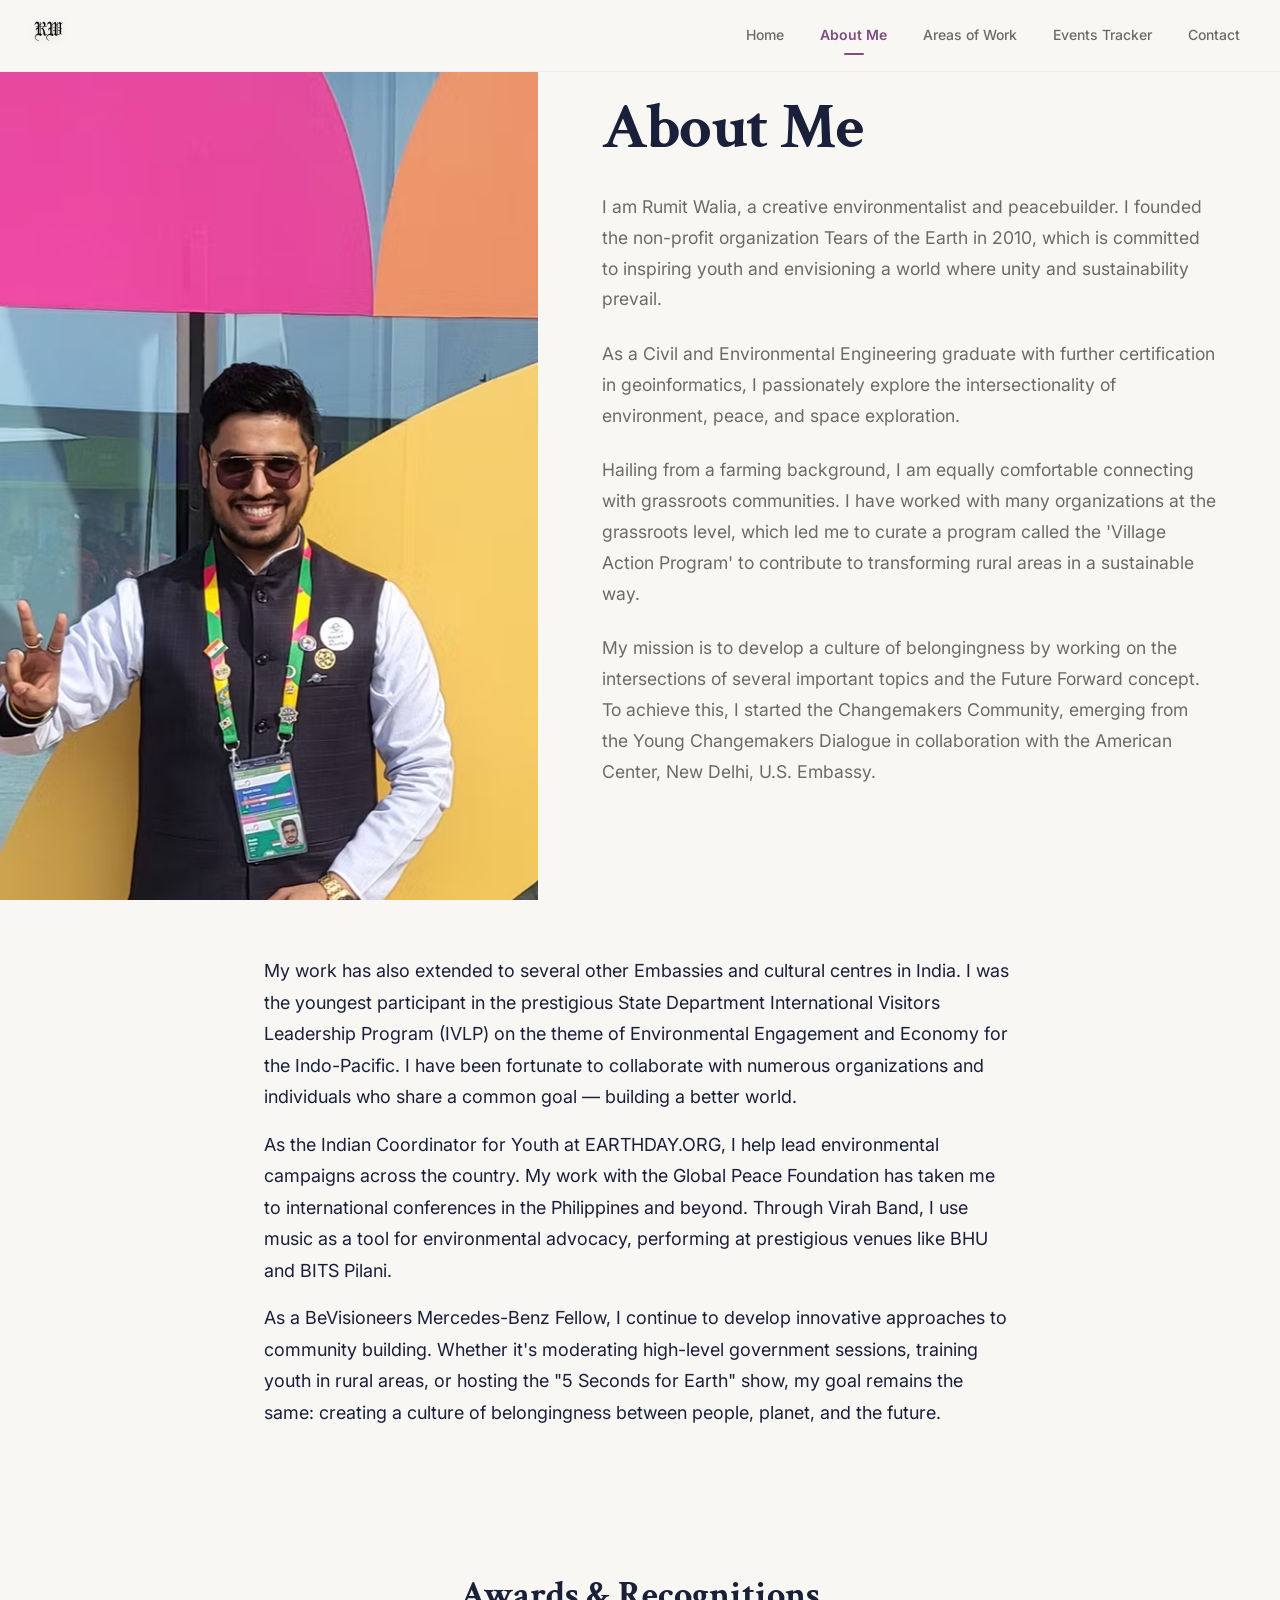
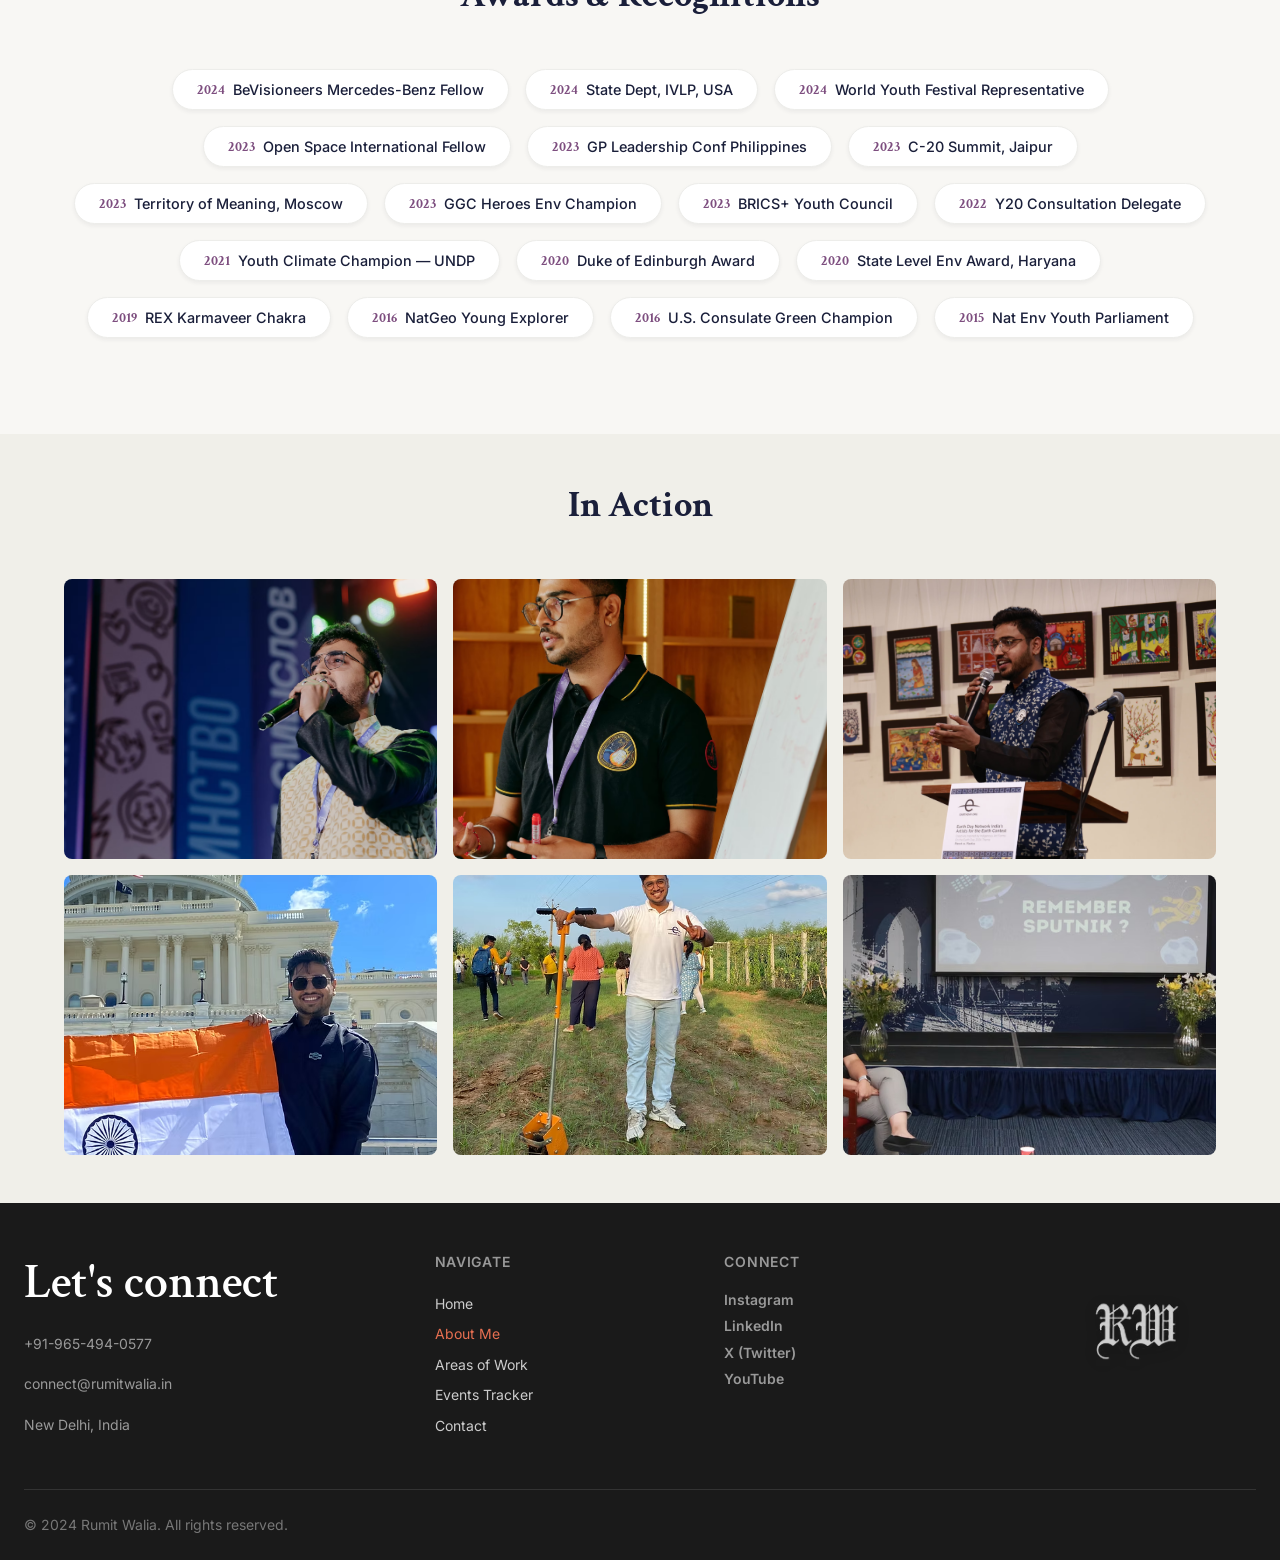
==== about.html @ f9e566d5 "first commit" ====
<!DOCTYPE html>
<html lang="en">
<head>
  <meta charset="UTF-8">
  <meta name="viewport" content="width=device-width, initial-scale=1.0">
  <title>About Me — Rumit Walia</title>
  <meta name="description" content="Learn about Rumit Walia — Founder of Tears of the Earth, Civil Engineer, and Peacebuilder.">
  
  <!-- Open Graph -->
  <meta property="og:title" content="About Rumit Walia — Creative Environmentalist">
  <meta property="og:description" content="Civil Engineer, Creative Environmentalist, and Peacebuilder dedicated to sustainable change.">
  <meta property="og:image" content="https://www.rumitwalia.in/assets/images/pomelli_bdna_image_0415 (17).png">
  
  <link rel="icon" href="assets/images/logo.png" type="image/png">
  <link rel="apple-touch-icon" href="assets/images/logo.png">
  <link rel="preconnect" href="https://fonts.googleapis.com">
  <link rel="preconnect" href="https://fonts.gstatic.com" crossorigin>
  <link rel="stylesheet" href="css/variables.css">
  <link rel="stylesheet" href="css/reset.css">
  <link rel="stylesheet" href="css/typography.css">
  <link rel="stylesheet" href="css/layout.css">
  <link rel="stylesheet" href="css/components.css">
  <link rel="stylesheet" href="css/animations.css">
  <link rel="stylesheet" href="css/pages.css">
</head>
<body>
  <header class="header">
    <div class="header__inner">
      <a href="index.html" class="header__logo" aria-label="Rumit Walia Home">
        <img src="assets/images/logo.png" alt="RW Logo">
      </a>
      <nav class="nav">
        <a href="index.html" class="nav__link">Home</a>
        <a href="about.html" class="nav__link active">About Me</a>
        <a href="areas-of-work.html" class="nav__link">Areas of Work</a>
        <!-- <a href="mentions.html" class="nav__link">Mentions</a> -->
        <a href="events-tracker.html" class="nav__link">Events Tracker</a>
        <a href="contact.html" class="nav__link">Contact</a>
      </nav>
      <button class="nav-toggle" aria-label="Toggle menu"><span></span><span></span><span></span></button>
    </div>
  </header>
  <div class="nav-backdrop"></div>
  <nav class="nav-mobile">
    <a href="index.html" class="nav__link">Home</a>
    <a href="about.html" class="nav__link active">About Me</a>
    <a href="areas-of-work.html" class="nav__link">Areas of Work</a>
    <!-- <a href="mentions.html" class="nav__link">Mentions</a> -->
    <a href="events-tracker.html" class="nav__link">Events Tracker</a>
    <a href="contact.html" class="nav__link">Contact</a>
  </nav>

  <main>
    <!-- ABOUT — Image + Text Split (like original) -->
    <section>
      <div class="about-page-split">
        <div class="about-page-split__image-wrapper">
          <img src="assets/images/pomelli_bdna_image_0415 (17).png" alt="Rumit Walia at a conference" class="about-page-split__image">
        </div>
        <div class="about-page-split__content">
          <h1 class="reveal">About Me</h1>
          <div class="reveal">
            <p>I am Rumit Walia, a creative environmentalist and peacebuilder. I founded the non-profit organization Tears of the Earth in 2010, which is committed to inspiring youth and envisioning a world where unity and sustainability prevail.</p>
            <p>As a Civil and Environmental Engineering graduate with further certification in geoinformatics, I passionately explore the intersectionality of environment, peace, and space exploration.</p>
            <p>Hailing from a farming background, I am equally comfortable connecting with grassroots communities. I have worked with many organizations at the grassroots level, which led me to curate a program called the 'Village Action Program' to contribute to transforming rural areas in a sustainable way.</p>
            <p>My mission is to develop a culture of belongingness by working on the intersections of several important topics and the Future Forward concept. To achieve this, I started the Changemakers Community, emerging from the Young Changemakers Dialogue in collaboration with the American Center, New Delhi, U.S. Embassy.</p>
          </div>
        </div>
      </div>
    </section>

    <!-- EXTENDED BIO -->
    <section class="section">
      <div class="container container--narrow">
        <div class="prose reveal">
          <p>My work has also extended to several other Embassies and cultural centres in India. I was the youngest participant in the prestigious State Department International Visitors Leadership Program (IVLP) on the theme of Environmental Engagement and Economy for the Indo-Pacific. I have been fortunate to collaborate with numerous organizations and individuals who share a common goal — building a better world.</p>
          <p>As the Indian Coordinator for Youth at EARTHDAY.ORG, I help lead environmental campaigns across the country. My work with the Global Peace Foundation has taken me to international conferences in the Philippines and beyond. Through Virah Band, I use music as a tool for environmental advocacy, performing at prestigious venues like BHU and BITS Pilani.</p>
          <p>As a BeVisioneers Mercedes-Benz Fellow, I continue to develop innovative approaches to community building. Whether it's moderating high-level government sessions, training youth in rural areas, or hosting the "5 Seconds for Earth" show, my goal remains the same: creating a culture of belongingness between people, planet, and the future.</p>
        </div>
      </div>
    </section>

    <!-- AWARDS & RECOGNITIONS -->
    <section class="section about-awards">
      <div class="container">
        <div class="section__header">
          <h2 class="section__title reveal" style="margin-bottom: var(--spacing-2xl);">Awards & Recognitions</h2>
        </div>
        <div class="awards-horizontal reveal">
          <div class="award-pointer">
            <span class="award-pointer__year">2024</span>
            <span class="award-pointer__title">BeVisioneers Mercedes-Benz Fellow</span>
          </div>
          <div class="award-pointer">
            <span class="award-pointer__year">2024</span>
            <span class="award-pointer__title">State Dept, IVLP, USA</span>
          </div>
          <div class="award-pointer">
            <span class="award-pointer__year">2024</span>
            <span class="award-pointer__title">World Youth Festival Representative</span>
          </div>
          <div class="award-pointer">
            <span class="award-pointer__year">2023</span>
            <span class="award-pointer__title">Open Space International Fellow</span>
          </div>
          <div class="award-pointer">
            <span class="award-pointer__year">2023</span>
            <span class="award-pointer__title">GP Leadership Conf Philippines</span>
          </div>
          <div class="award-pointer">
            <span class="award-pointer__year">2023</span>
            <span class="award-pointer__title">C-20 Summit, Jaipur</span>
          </div>
          <div class="award-pointer">
            <span class="award-pointer__year">2023</span>
            <span class="award-pointer__title">Territory of Meaning, Moscow</span>
          </div>
          <div class="award-pointer">
            <span class="award-pointer__year">2023</span>
            <span class="award-pointer__title">GGC Heroes Env Champion</span>
          </div>
          <div class="award-pointer">
            <span class="award-pointer__year">2023</span>
            <span class="award-pointer__title">BRICS+ Youth Council</span>
          </div>
          <div class="award-pointer">
            <span class="award-pointer__year">2022</span>
            <span class="award-pointer__title">Y20 Consultation Delegate</span>
          </div>
          <div class="award-pointer">
            <span class="award-pointer__year">2021</span>
            <span class="award-pointer__title">Youth Climate Champion — UNDP</span>
          </div>
          <div class="award-pointer">
            <span class="award-pointer__year">2020</span>
            <span class="award-pointer__title">Duke of Edinburgh Award</span>
          </div>
          <div class="award-pointer">
            <span class="award-pointer__year">2020</span>
            <span class="award-pointer__title">State Level Env Award, Haryana</span>
          </div>
          <div class="award-pointer">
            <span class="award-pointer__year">2019</span>
            <span class="award-pointer__title">REX Karmaveer Chakra</span>
          </div>
          <div class="award-pointer">
            <span class="award-pointer__year">2016</span>
            <span class="award-pointer__title">NatGeo Young Explorer</span>
          </div>
          <div class="award-pointer">
            <span class="award-pointer__year">2016</span>
            <span class="award-pointer__title">U.S. Consulate Green Champion</span>
          </div>
          <div class="award-pointer">
            <span class="award-pointer__year">2015</span>
            <span class="award-pointer__title">Nat Env Youth Parliament</span>
          </div>
        </div>
      </div>
    </section>

    <!-- PHOTO GALLERY -->
    <section class="section" style="background: var(--color-bg-alt);">
      <div class="container">
        <div class="section__header">
          <h2 class="section__title reveal">In Action</h2>
        </div>
        <div class="about-gallery__grid reveal">
          <div class="about-gallery__item">
            <img src="assets/images/pomelli_bdna_image_0415 (3).png" alt="Rumit performing at Territory of Meaning, Moscow">
          </div>
          <div class="about-gallery__item">
            <img src="assets/images/pomelli_bdna_image_0415 (6).png" alt="Rumit teaching at a whiteboard — space exploration workshop">
          </div>
          <div class="about-gallery__item">
            <img src="assets/images/pomelli_bdna_image_0415 (10).png" alt="Rumit at Earth Day event">
          </div>
          <div class="about-gallery__item">
            <img src="assets/images/pomelli_bdna_image_0415 (18).png" alt="Rumit holding Indian flag at US Capitol">
          </div>
          <div class="about-gallery__item">
            <img src="assets/images/pomelli_bdna_image_0415 (16).png" alt="Rumit in the field — environmental work">
          </div>
          <div class="about-gallery__item">
            <img src="assets/images/pomelli_bdna_image_0415 (15).png" alt="Space exploration dialogue at American Center">
          </div>
        </div>
      </div>
    </section>
  </main>

  <!-- FOOTER -->
  <footer class="footer">
    <div class="footer__inner">
      <div class="footer__grid">
        <div>
          <h3 class="footer__title">Let's connect</h3>
          <p class="footer__text" style="margin-bottom: var(--spacing-md);">+91-965-494-0577</p>
          <p class="footer__text">connect@rumitwalia.in</p>
          <p class="footer__text" style="margin-top: var(--spacing-md);">New Delhi, India</p>
        </div>
        <div>
          <h4 class="footer__heading">Navigate</h4>
          <a href="index.html" class="footer__link">Home</a>
          <a href="about.html" class="footer__link" style="color: var(--color-coral);">About Me</a>
          <a href="areas-of-work.html" class="footer__link">Areas of Work</a>
          <!-- <a href="mentions.html" class="footer__link">Mentions</a> -->
          <a href="events-tracker.html" class="footer__link">Events Tracker</a>
          <a href="contact.html" class="footer__link">Contact</a>
        </div>
        <div>
          <h4 class="footer__heading">Connect</h4>
          <div class="footer__social" style="flex-direction: column; gap: var(--spacing-xs);">
            <a href="https://www.instagram.com/rumitwalia" target="_blank" rel="noopener">Instagram</a>
            <a href="https://www.linkedin.com/in/rumitwalia" target="_blank" rel="noopener">LinkedIn</a>
            <a href="https://x.com/rumitwalia" target="_blank" rel="noopener">X (Twitter)</a>
            <a href="https://www.youtube.com/@rumitwalia" target="_blank" rel="noopener">YouTube</a>
          </div>
        </div>
        <div style="display:flex; align-items:center; justify-content:center;">
          <img src="assets/images/logo.png" alt="RW Logo" class="footer__logo-large">
        </div>
      </div>
      <div class="footer__bottom">
        <span>&copy; 2024 Rumit Walia. All rights reserved.</span>
      </div>
    </div>
  </footer>

  <script src="js/data.js"></script>
  <script src="js/main.js"></script>
  <script src="js/animations.js"></script>
</body>
</html>
---- css/variables.css ----
/* ==========================================================================
   DESIGN TOKENS — Rumit Walia Portfolio
   Complete CSS Custom Properties System
   ========================================================================== */

/* Google Fonts */
@import url('https://fonts.googleapis.com/css2?family=Crimson+Text:ital,wght@0,400;0,600;0,700;1,400;1,600&family=Inter:wght@300;400;500;600;700&family=JetBrains+Mono:wght@400;500&display=swap');

:root {
  /* ── Color System ────────────────────────────────────────────────────── */

  /* Primary palette */
  --color-navy:           #1a1f3a;
  --color-navy-light:     #2a3055;
  --color-navy-dark:      #0f1225;
  --color-offwhite:       #f8f7f4;
  --color-offwhite-dark:  #f0efe9;
  --color-white:          #ffffff;

  /* Accent colors */
  --color-plum:           #7d4e7f;
  --color-plum-light:     #9a6b9c;
  --color-plum-dark:      #5e3960;
  --color-teal:           #2a9d8f;
  --color-teal-light:     #4db8ab;
  --color-teal-dark:      #1f756a;
  --color-coral:          #e76f51;
  --color-coral-light:    #f09478;
  --color-coral-dark:     #c4543a;

  /* Neutral palette */
  --color-gray:           #6b6b66;
  --color-gray-light:     #9e9e98;
  --color-gray-lighter:   #d4d4cf;
  --color-gray-lightest:  #ededea;
  --color-gray-dark:      #4a4a46;

  /* Work-area colors */
  --color-environment:    #2d6a4f;
  --color-environment-bg: #e8f5ee;
  --color-peace:          #457b9d;
  --color-peace-bg:       #e4eef5;
  --color-arts:           #a4161a;
  --color-arts-bg:        #f5e4e5;
  --color-space:          #f4a261;
  --color-space-bg:       #fdf1e2;
  --color-people:         #1d3557;
  --color-people-bg:      #e1e7ee;

  /* Semantic colors */
  --color-success:        #2d6a4f;
  --color-warning:        #f4a261;
  --color-error:          #a4161a;
  --color-info:           #457b9d;

  /* Surfaces */
  --color-bg:             var(--color-offwhite);
  --color-bg-alt:         var(--color-offwhite-dark);
  --color-bg-card:        var(--color-white);
  --color-bg-overlay:     rgba(26, 31, 58, 0.6);
  --color-text:           var(--color-navy);
  --color-text-secondary: var(--color-gray);
  --color-text-tertiary:  var(--color-gray-light);
  --color-border:         var(--color-gray-lighter);
  --color-border-light:   var(--color-gray-lightest);

  /* ── Typography ──────────────────────────────────────────────────────── */

  /* Font families */
  --font-display:   'Crimson Text', Georgia, 'Times New Roman', serif;
  --font-body:      'Inter', -apple-system, BlinkMacSystemFont, 'Segoe UI', sans-serif;
  --font-mono:      'JetBrains Mono', 'Fira Code', 'Consolas', monospace;

  /* Font sizes — 8-step type scale */
  --fs-display-xl:  3rem;      /* 48px — page titles */
  --fs-display:     2.25rem;   /* 36px — hero headings */
  --fs-h1:          1.75rem;   /* 28px — major sections */
  --fs-h2:          1.5rem;    /* 24px — sub-sections */
  --fs-h3:          1.25rem;   /* 20px — card titles */
  --fs-body:        1rem;      /* 16px — default */
  --fs-small:       0.875rem;  /* 14px — captions */
  --fs-label:       0.75rem;   /* 12px — metadata */

  /* Font weights */
  --fw-light:       300;
  --fw-regular:     400;
  --fw-medium:      500;
  --fw-semibold:    600;
  --fw-bold:        700;

  /* Line heights */
  --lh-tight:       1.2;
  --lh-snug:        1.35;
  --lh-normal:      1.6;
  --lh-relaxed:     1.75;

  /* Letter spacing */
  --ls-tight:       -0.02em;
  --ls-normal:      0;
  --ls-wide:        0.02em;
  --ls-wider:       0.05em;
  --ls-widest:      0.1em;

  /* ── Spacing System (8px base) ───────────────────────────────────────── */

  --spacing-xs:     0.25rem;   /* 4px */
  --spacing-sm:     0.5rem;    /* 8px */
  --spacing-md:     1rem;      /* 16px */
  --spacing-lg:     1.5rem;    /* 24px */
  --spacing-xl:     2rem;      /* 32px */
  --spacing-2xl:    3rem;      /* 48px */
  --spacing-3xl:    4rem;      /* 64px */
  --spacing-4xl:    6rem;      /* 96px */

  /* ── Border Radius ───────────────────────────────────────────────────── */

  --radius-sm:      4px;
  --radius-md:      8px;
  --radius-lg:      12px;
  --radius-xl:      16px;
  --radius-2xl:     24px;
  --radius-full:    9999px;

  /* ── Shadows ─────────────────────────────────────────────────────────── */

  --shadow-xs:      0 1px 2px rgba(26, 31, 58, 0.04);
  --shadow-sm:      0 2px 4px rgba(26, 31, 58, 0.06);
  --shadow-md:      0 4px 12px rgba(26, 31, 58, 0.08);
  --shadow-lg:      0 8px 24px rgba(26, 31, 58, 0.10);
  --shadow-xl:      0 16px 48px rgba(26, 31, 58, 0.12);
  --shadow-inner:   inset 0 2px 4px rgba(26, 31, 58, 0.06);
  --shadow-glow:    0 0 20px rgba(125, 78, 127, 0.15);

  /* ── Animation ───────────────────────────────────────────────────────── */

  --duration-fast:    150ms;
  --duration-base:    250ms;
  --duration-slow:    400ms;
  --duration-slower:  600ms;
  --duration-slowest: 800ms;

  --ease-in:          cubic-bezier(0.4, 0, 1, 1);
  --ease-out:         cubic-bezier(0, 0, 0.2, 1);
  --ease-in-out:      cubic-bezier(0.4, 0, 0.2, 1);
  --ease-bounce:      cubic-bezier(0.34, 1.56, 0.64, 1);
  --ease-spring:      cubic-bezier(0.175, 0.885, 0.32, 1.275);

  /* ── Z-index Scale ───────────────────────────────────────────────────── */

  --z-base:         0;
  --z-dropdown:     10;
  --z-sticky:       20;
  --z-fixed:        30;
  --z-overlay:      40;
  --z-modal:        50;
  --z-toast:        60;
  --z-tooltip:      70;

  /* ── Layout ──────────────────────────────────────────────────────────── */

  --container-max:    1200px;
  --container-narrow: 800px;
  --container-wide:   1400px;
  --header-height:    72px;

  /* ── Component Defaults ──────────────────────────────────────────────── */

  --btn-height:       44px;
  --btn-height-sm:    36px;
  --btn-height-lg:    52px;
  --input-height:     44px;
  --card-radius:      var(--radius-lg);
  --card-padding:     var(--spacing-lg);
  --card-shadow:      var(--shadow-sm);
}

/* ── Dark Mode ─────────────────────────────────────────────────────────── */

[data-theme="dark"] {
  --color-bg:             #0f1225;
  --color-bg-alt:         #1a1f3a;
  --color-bg-card:        #1e2340;
  --color-bg-overlay:     rgba(0, 0, 0, 0.7);
  --color-text:           #e8e8e4;
  --color-text-secondary: #a0a0a0;
  --color-text-tertiary:  #707070;
  --color-border:         #2a3055;
  --color-border-light:   #1e2340;
  --shadow-sm:            0 2px 4px rgba(0, 0, 0, 0.3);
  --shadow-md:            0 4px 12px rgba(0, 0, 0, 0.4);
  --shadow-lg:            0 8px 24px rgba(0, 0, 0, 0.5);
}

/* ── Utility Classes ───────────────────────────────────────────────────── */

.text-center { text-align: center; }
.text-left   { text-align: left; }
.text-right  { text-align: right; }

.text-navy    { color: var(--color-navy); }
.text-plum    { color: var(--color-plum); }
.text-teal    { color: var(--color-teal); }
.text-coral   { color: var(--color-coral); }
.text-gray    { color: var(--color-gray); }
.text-white   { color: var(--color-white); }

.bg-navy      { background-color: var(--color-navy); }
.bg-plum      { background-color: var(--color-plum); }
.bg-teal      { background-color: var(--color-teal); }
.bg-offwhite  { background-color: var(--color-offwhite); }
.bg-white     { background-color: var(--color-white); }

.font-display { font-family: var(--font-display); }
.font-body    { font-family: var(--font-body); }
.font-mono    { font-family: var(--font-mono); }

.fw-light     { font-weight: var(--fw-light); }
.fw-regular   { font-weight: var(--fw-regular); }
.fw-medium    { font-weight: var(--fw-medium); }
.fw-semibold  { font-weight: var(--fw-semibold); }
.fw-bold      { font-weight: var(--fw-bold); }

.sr-only {
  position: absolute;
  width: 1px;
  height: 1px;
  padding: 0;
  margin: -1px;
  overflow: hidden;
  clip: rect(0, 0, 0, 0);
  white-space: nowrap;
  border: 0;
}

/* ── Print Styles ──────────────────────────────────────────────────────── */

@media print {
  :root {
    --color-bg: #ffffff;
    --color-text: #000000;
    --shadow-sm: none;
    --shadow-md: none;
    --shadow-lg: none;
  }
}
---- css/typography.css ----
/* ==========================================================================
   TYPOGRAPHY — Rumit Walia Portfolio
   Type scale, heading styles, body text, and utilities
   ========================================================================== */

/* ── Headings ──────────────────────────────────────────────────────────── */

.display-xl {
  font-family: var(--font-display);
  font-size: var(--fs-display-xl);
  font-weight: var(--fw-bold);
  line-height: var(--lh-tight);
  letter-spacing: var(--ls-tight);
  color: var(--color-text);
}

.display {
  font-family: var(--font-display);
  font-size: var(--fs-display);
  font-weight: var(--fw-bold);
  line-height: var(--lh-tight);
  letter-spacing: var(--ls-tight);
  color: var(--color-text);
}

h1, .h1 {
  font-family: var(--font-display);
  font-size: var(--fs-h1);
  font-weight: var(--fw-bold);
  line-height: var(--lh-snug);
  letter-spacing: var(--ls-tight);
  color: var(--color-text);
}

h2, .h2 {
  font-family: var(--font-display);
  font-size: var(--fs-h2);
  font-weight: var(--fw-semibold);
  line-height: var(--lh-snug);
  color: var(--color-text);
}

h3, .h3 {
  font-family: var(--font-body);
  font-size: var(--fs-h3);
  font-weight: var(--fw-semibold);
  line-height: var(--lh-snug);
  color: var(--color-text);
}

h4, .h4 {
  font-family: var(--font-body);
  font-size: var(--fs-body);
  font-weight: var(--fw-semibold);
  line-height: var(--lh-normal);
  color: var(--color-text);
}

/* ── Body Text ─────────────────────────────────────────────────────────── */

.body-lg {
  font-size: 1.125rem; /* 18px */
  line-height: var(--lh-relaxed);
}

.body {
  font-size: var(--fs-body);
  line-height: var(--lh-normal);
}

.body-sm {
  font-size: var(--fs-small);
  line-height: var(--lh-normal);
}

/* ── Small / Label / Caption ───────────────────────────────────────────── */

.caption {
  font-size: var(--fs-small);
  color: var(--color-text-secondary);
  line-height: var(--lh-normal);
}

.label {
  font-size: var(--fs-label);
  font-weight: var(--fw-medium);
  letter-spacing: var(--ls-wider);
  text-transform: uppercase;
  color: var(--color-text-secondary);
}

.overline {
  font-size: var(--fs-label);
  font-weight: var(--fw-semibold);
  letter-spacing: var(--ls-widest);
  text-transform: uppercase;
  color: var(--color-plum);
}

/* ── Links ─────────────────────────────────────────────────────────────── */

.link {
  color: var(--color-teal);
  text-decoration: none;
  transition: color var(--duration-fast) var(--ease-out);
  position: relative;
}

.link:hover {
  color: var(--color-teal-dark);
}

.link--underline {
  text-decoration: underline;
  text-underline-offset: 3px;
  text-decoration-thickness: 1px;
}

.link--underline:hover {
  text-decoration-thickness: 2px;
}

.link--animated::after {
  content: '';
  position: absolute;
  bottom: -2px;
  left: 0;
  width: 0;
  height: 2px;
  background-color: var(--color-teal);
  transition: width var(--duration-base) var(--ease-out);
}

.link--animated:hover::after {
  width: 100%;
}

/* ── Prose (long-form text) ────────────────────────────────────────────── */

.prose {
  font-size: var(--fs-body);
  line-height: var(--lh-relaxed);
  color: var(--color-text);
}

.prose p {
  margin-bottom: var(--spacing-md);
}

.prose p:last-child {
  margin-bottom: 0;
}

.prose strong {
  font-weight: var(--fw-semibold);
}

.prose em {
  font-style: italic;
}

.prose a {
  color: var(--color-teal);
  text-decoration: underline;
  text-underline-offset: 3px;
  transition: color var(--duration-fast) var(--ease-out);
}

.prose a:hover {
  color: var(--color-teal-dark);
}

.prose ul, .prose ol {
  margin: var(--spacing-md) 0;
  padding-left: var(--spacing-lg);
}

.prose ul {
  list-style: disc;
}

.prose ol {
  list-style: decimal;
}

.prose li {
  margin-bottom: var(--spacing-xs);
}

.prose blockquote {
  border-left: 3px solid var(--color-plum);
  padding-left: var(--spacing-lg);
  margin: var(--spacing-lg) 0;
  font-family: var(--font-display);
  font-size: var(--fs-h3);
  font-style: italic;
  color: var(--color-text-secondary);
}

/* ── Mono / Code ───────────────────────────────────────────────────────── */

code, .code {
  font-family: var(--font-mono);
  font-size: 0.9em;
  background-color: var(--color-gray-lightest);
  padding: 2px 6px;
  border-radius: var(--radius-sm);
}

/* ── Responsive Typography ─────────────────────────────────────────────── */

@media (max-width: 768px) {
  .display-xl {
    font-size: 2.25rem; /* 36px on mobile */
  }

  .display {
    font-size: 1.75rem; /* 28px on mobile */
  }

  h1, .h1 {
    font-size: 1.5rem; /* 24px on mobile */
  }

  h2, .h2 {
    font-size: 1.25rem; /* 20px on mobile */
  }
}

@media (max-width: 480px) {
  .display-xl {
    font-size: 1.875rem; /* 30px on small mobile */
  }
}
---- css/layout.css ----
/* ==========================================================================
   LAYOUT — Rumit Walia Portfolio
   Container, grid, flex utilities, and responsive system
   ========================================================================== */

/* ── Containers ────────────────────────────────────────────────────────── */

.container {
  width: 100%;
  max-width: var(--container-max);
  margin: 0 auto;
  padding-left: var(--spacing-lg);
  padding-right: var(--spacing-lg);
}

.container--narrow {
  max-width: var(--container-narrow);
}

.container--wide {
  max-width: var(--container-wide);
}

/* ── Section ───────────────────────────────────────────────────────────── */

.section {
  padding-top: var(--spacing-2xl);
  padding-bottom: var(--spacing-2xl);
}

.section--sm {
  padding-top: var(--spacing-xl);
  padding-bottom: var(--spacing-xl);
}

.section--lg {
  padding-top: var(--spacing-3xl);
  padding-bottom: var(--spacing-3xl);
}

.section--alt {
  background-color: var(--color-bg-alt);
}

.section__header {
  text-align: center;
  margin-bottom: var(--spacing-2xl);
}

.section__title {
  font-family: var(--font-display);
  font-size: var(--fs-display);
  font-weight: var(--fw-bold);
  margin-bottom: var(--spacing-sm);
}

.section__subtitle {
  font-size: var(--fs-body);
  color: var(--color-text-secondary);
  max-width: 600px;
  margin: 0 auto;
  line-height: var(--lh-relaxed);
}

/* ── Grid System ───────────────────────────────────────────────────────── */

.grid {
  display: grid;
  gap: var(--spacing-lg);
}

.grid--2 {
  grid-template-columns: repeat(2, 1fr);
}

.grid--3 {
  grid-template-columns: repeat(3, 1fr);
}

.grid--4 {
  grid-template-columns: repeat(4, 1fr);
}

.grid--auto {
  grid-template-columns: repeat(auto-fill, minmax(280px, 1fr));
}

.grid--center {
  align-items: center;
}

/* ── Flex Utilities ────────────────────────────────────────────────────── */

.flex {
  display: flex;
}

.flex--col {
  flex-direction: column;
}

.flex--wrap {
  flex-wrap: wrap;
}

.flex--center {
  align-items: center;
  justify-content: center;
}

.flex--between {
  align-items: center;
  justify-content: space-between;
}

.flex--gap-sm { gap: var(--spacing-sm); }
.flex--gap-md { gap: var(--spacing-md); }
.flex--gap-lg { gap: var(--spacing-lg); }
.flex--gap-xl { gap: var(--spacing-xl); }

/* ── Two-Column Layout ─────────────────────────────────────────────────── */

.split {
  display: grid;
  grid-template-columns: 1fr 1fr;
  gap: var(--spacing-2xl);
  align-items: center;
}

.split--reverse {
  direction: rtl;
}

.split--reverse > * {
  direction: ltr;
}

.split--60-40 {
  grid-template-columns: 3fr 2fr;
}

.split--40-60 {
  grid-template-columns: 2fr 3fr;
}

/* ── Spacing Utilities ─────────────────────────────────────────────────── */

.mt-xs  { margin-top: var(--spacing-xs); }
.mt-sm  { margin-top: var(--spacing-sm); }
.mt-md  { margin-top: var(--spacing-md); }
.mt-lg  { margin-top: var(--spacing-lg); }
.mt-xl  { margin-top: var(--spacing-xl); }
.mt-2xl { margin-top: var(--spacing-2xl); }

.mb-xs  { margin-bottom: var(--spacing-xs); }
.mb-sm  { margin-bottom: var(--spacing-sm); }
.mb-md  { margin-bottom: var(--spacing-md); }
.mb-lg  { margin-bottom: var(--spacing-lg); }
.mb-xl  { margin-bottom: var(--spacing-xl); }
.mb-2xl { margin-bottom: var(--spacing-2xl); }

.py-sm  { padding-top: var(--spacing-sm); padding-bottom: var(--spacing-sm); }
.py-md  { padding-top: var(--spacing-md); padding-bottom: var(--spacing-md); }
.py-lg  { padding-top: var(--spacing-lg); padding-bottom: var(--spacing-lg); }
.py-xl  { padding-top: var(--spacing-xl); padding-bottom: var(--spacing-xl); }

.px-sm  { padding-left: var(--spacing-sm); padding-right: var(--spacing-sm); }
.px-md  { padding-left: var(--spacing-md); padding-right: var(--spacing-md); }
.px-lg  { padding-left: var(--spacing-lg); padding-right: var(--spacing-lg); }
.px-xl  { padding-left: var(--spacing-xl); padding-right: var(--spacing-xl); }

/* ── Responsive ────────────────────────────────────────────────────────── */

/* Fluid Typography Base */
:root {
  --fs-h1: clamp(2.5rem, 8vw, 4.5rem);
  --fs-h2: clamp(2rem, 6vw, 3rem);
  --fs-h3: clamp(1.5rem, 4vw, 2rem);
  --fs-body: clamp(1rem, 2vw, 1.125rem);
}

@media (max-width: 1200px) {
  :root {
    --container-wide: 95%;
  }
}

@media (max-width: 1024px) {
  .grid--3 {
    grid-template-columns: repeat(2, 1fr);
  }

  .grid--4 {
    grid-template-columns: repeat(2, 1fr);
  }

  .section {
    padding-top: var(--spacing-3xl);
    padding-bottom: var(--spacing-3xl);
  }
}

@media (max-width: 768px) {
  .container {
    padding-left: var(--spacing-lg); /* Maintain decent breathing room */
    padding-right: var(--spacing-lg);
  }

  .grid--2,
  .grid--3,
  .grid--4 {
    grid-template-columns: 1fr;
  }

  .split,
  .split--60-40,
  .split--40-60 {
    grid-template-columns: 1fr;
    gap: var(--spacing-xl);
  }

  .split--reverse {
    display: flex;
    flex-direction: column-reverse;
  }

  .section {
    padding-top: var(--spacing-2xl);
    padding-bottom: var(--spacing-2xl);
  }

  .section-header {
    margin-bottom: var(--spacing-xl);
  }

  .section__title {
    font-size: var(--fs-h2);
  }
}

@media (max-width: 480px) {
  .container {
    padding-left: var(--spacing-md);
    padding-right: var(--spacing-md);
  }

  .section {
    padding-top: var(--spacing-xl);
    padding-bottom: var(--spacing-xl);
  }
}

/* Visibility Utilities */
.hide-mobile {
  @media (max-width: 768px) { display: none !important; }
}

.show-mobile {
  display: none !important;
  @media (max-width: 768px) { display: block !important; }
}
---- css/components.css ----
/* ==========================================================================
   COMPONENTS — Rumit Walia Portfolio
   19 Component Types with variants, states, and dark mode support
   ========================================================================== */

/* ══════════════════════════════════════════════════════════════════════════
   1. BUTTONS
   ══════════════════════════════════════════════════════════════════════════ */

.btn {
  display: inline-flex;
  align-items: center;
  justify-content: center;
  gap: var(--spacing-sm);
  height: var(--btn-height);
  padding: 0 var(--spacing-lg);
  font-family: var(--font-body);
  font-size: var(--fs-small);
  font-weight: var(--fw-semibold);
  letter-spacing: var(--ls-wide);
  text-transform: uppercase;
  border-radius: var(--radius-full);
  border: 2px solid transparent;
  cursor: pointer;
  transition: all var(--duration-base) var(--ease-out);
  text-decoration: none;
  white-space: nowrap;
}

.btn-primary {
  background-color: var(--color-plum);
  color: var(--color-white);
  border-color: var(--color-plum);
}

.btn-primary:hover {
  background-color: var(--color-plum-dark);
  border-color: var(--color-plum-dark);
  transform: translateY(-2px);
  box-shadow: var(--shadow-md);
}

.btn-secondary {
  background-color: transparent;
  color: var(--color-plum);
  border-color: var(--color-plum);
}

.btn-secondary:hover {
  background-color: var(--color-plum);
  color: var(--color-white);
  transform: translateY(-2px);
}

.btn-tertiary {
  background-color: transparent;
  color: var(--color-teal);
  border-color: transparent;
  padding: 0 var(--spacing-md);
}

.btn-tertiary:hover {
  color: var(--color-teal-dark);
  background-color: rgba(42, 157, 143, 0.08);
}

.btn-coral {
  background-color: var(--color-coral);
  color: var(--color-white);
  border-color: var(--color-coral);
}

.btn-coral:hover {
  background-color: var(--color-coral-dark);
  border-color: var(--color-coral-dark);
  transform: translateY(-2px);
}

/* Button sizes */
.btn-sm {
  height: var(--btn-height-sm);
  padding: 0 var(--spacing-md);
  font-size: var(--fs-label);
}

.btn-lg {
  height: var(--btn-height-lg);
  padding: 0 var(--spacing-xl);
  font-size: var(--fs-body);
}

.btn-icon {
  width: var(--btn-height);
  padding: 0;
  border-radius: 50%;
}

.btn:disabled {
  opacity: 0.5;
  cursor: not-allowed;
  transform: none;
  box-shadow: none;
}

/* ══════════════════════════════════════════════════════════════════════════
   2. CARDS
   ══════════════════════════════════════════════════════════════════════════ */

.card {
  background-color: var(--color-bg-card);
  border-radius: var(--card-radius);
  padding: var(--card-padding);
  box-shadow: var(--card-shadow);
  transition: transform var(--duration-base) var(--ease-out),
              box-shadow var(--duration-base) var(--ease-out);
  border: 1px solid var(--color-border-light);
}

.card:hover {
  transform: translateY(-4px);
  box-shadow: var(--shadow-md);
}

.card__title {
  font-family: var(--font-display);
  font-size: var(--fs-h3);
  font-weight: var(--fw-semibold);
  margin-bottom: var(--spacing-sm);
  color: var(--color-text);
}

.card__text {
  font-size: var(--fs-body);
  line-height: var(--lh-relaxed);
  color: var(--color-text-secondary);
  margin-bottom: var(--spacing-md);
}

.card__meta {
  font-size: var(--fs-label);
  color: var(--color-text-tertiary);
  text-transform: uppercase;
  letter-spacing: var(--ls-wider);
  font-weight: var(--fw-medium);
}

.card__footer {
  margin-top: var(--spacing-md);
  padding-top: var(--spacing-md);
  border-top: 1px solid var(--color-border-light);
}

/* Featured card */
.card--featured {
  border-left: 4px solid var(--color-plum);
  background: linear-gradient(135deg, var(--color-bg-card) 0%, rgba(125, 78, 127, 0.03) 100%);
}

/* Card with image */
.card--image {
  padding: 0;
  overflow: hidden;
}

.card--image .card__img {
  width: 100%;
  height: 200px;
  object-fit: cover;
}

.card--image .card__body {
  padding: var(--card-padding);
}

/* Stats card */
.card--stats {
  text-align: center;
  padding: var(--spacing-xl) var(--spacing-lg);
}

.card--stats .stat__number {
  font-family: var(--font-display);
  font-size: var(--fs-display-xl);
  font-weight: var(--fw-bold);
  color: var(--color-plum);
  line-height: 1;
  margin-bottom: var(--spacing-xs);
}

.card--stats .stat__label {
  font-size: var(--fs-small);
  color: var(--color-text-secondary);
  font-weight: var(--fw-medium);
}

/* Work area card */
.card--work {
  position: relative;
  padding: var(--spacing-xl);
  overflow: hidden;
  cursor: pointer;
}

.card--work::before {
  content: '';
  position: absolute;
  top: 0;
  left: 0;
  width: 100%;
  height: 4px;
  transition: height var(--duration-base) var(--ease-out);
}

.card--work:hover::before {
  height: 6px;
}

.card--work .card__icon {
  font-size: 2rem;
  margin-bottom: var(--spacing-md);
}

.card--work.env::before    { background-color: var(--color-environment); }
.card--work.peace::before  { background-color: var(--color-peace); }
.card--work.arts::before   { background-color: var(--color-arts); }
.card--work.space::before  { background-color: var(--color-space); }
.card--work.people::before { background-color: var(--color-people); }

.card--work.env .card__icon    { color: var(--color-environment); }
.card--work.peace .card__icon  { color: var(--color-peace); }
.card--work.arts .card__icon   { color: var(--color-arts); }
.card--work.space .card__icon  { color: var(--color-space); }
.card--work.people .card__icon { color: var(--color-people); }

/* ══════════════════════════════════════════════════════════════════════════
   3. BADGES & TAGS
   ══════════════════════════════════════════════════════════════════════════ */

.badge {
  display: inline-flex;
  align-items: center;
  padding: var(--spacing-xs) var(--spacing-md);
  font-size: var(--fs-label);
  font-weight: var(--fw-semibold);
  letter-spacing: var(--ls-wide);
  text-transform: uppercase;
  border-radius: var(--radius-full);
  white-space: nowrap;
}

.badge--plum {
  background-color: rgba(125, 78, 127, 0.12);
  color: var(--color-plum);
}

.badge--teal {
  background-color: rgba(42, 157, 143, 0.12);
  color: var(--color-teal);
}

.badge--coral {
  background-color: rgba(231, 111, 81, 0.12);
  color: var(--color-coral);
}

.badge--env   { background-color: var(--color-environment-bg); color: var(--color-environment); }
.badge--peace { background-color: var(--color-peace-bg); color: var(--color-peace); }
.badge--arts  { background-color: var(--color-arts-bg); color: var(--color-arts); }
.badge--space { background-color: var(--color-space-bg); color: var(--color-space); }
.badge--people { background-color: var(--color-people-bg); color: var(--color-people); }

.tag {
  display: inline-block;
  padding: var(--spacing-xs) var(--spacing-sm);
  font-size: var(--fs-label);
  font-weight: var(--fw-medium);
  border: 1px solid var(--color-border);
  border-radius: var(--radius-sm);
  color: var(--color-text-secondary);
}

/* ══════════════════════════════════════════════════════════════════════════
   4. NAVIGATION
   ══════════════════════════════════════════════════════════════════════════ */

.header {
  position: fixed;
  top: 0;
  left: 0;
  width: 100%;
  height: var(--header-height);
  background-color: rgba(248, 247, 244, 0.95);
  backdrop-filter: blur(12px);
  -webkit-backdrop-filter: blur(12px);
  border-bottom: 1px solid var(--color-border-light);
  z-index: var(--z-fixed);
  transition: background-color var(--duration-base) var(--ease-out),
              box-shadow var(--duration-base) var(--ease-out);
}

.header.scrolled {
  box-shadow: var(--shadow-sm);
}

.header__inner {
  display: flex;
  align-items: center;
  justify-content: space-between;
  height: 100%;
  max-width: var(--container-wide);
  margin: 0 auto;
  padding: 0 var(--spacing-lg);
}

.header__logo {
  font-family: var(--font-display);
  font-size: 1.5rem;
  font-weight: var(--fw-bold);
  color: var(--color-navy);
  letter-spacing: var(--ls-tight);
  text-decoration: none;
  display: flex;
  align-items: center;
  gap: var(--spacing-sm);
  transition: transform var(--duration-base) var(--ease-out);
}

.header__logo:hover {
  transform: scale(1.02);
}

.header__logo img {
  height: 48px;
  width: auto;
  filter: drop-shadow(0 2px 4px rgba(0,0,0,0.1));
  transition: height var(--duration-base) var(--ease-out);
}

.header.scrolled .header__logo img {
  height: 40px;
}

.header__logo-mark {
  font-family: 'Crimson Text', serif;
  font-size: 2rem;
  font-weight: 700;
  font-style: italic;
  color: var(--color-navy);
  line-height: 1;
}

.nav {
  display: flex;
  align-items: center;
  gap: var(--spacing-xs);
}

.nav__link {
  padding: var(--spacing-sm) var(--spacing-md);
  font-size: var(--fs-small);
  font-weight: var(--fw-medium);
  color: var(--color-text-secondary);
  border-radius: var(--radius-md);
  transition: all var(--duration-fast) var(--ease-out);
  text-decoration: none;
  position: relative;
}

.nav__link:hover {
  color: var(--color-plum);
  background-color: rgba(125, 78, 127, 0.06);
}

.nav__link.active {
  color: var(--color-plum);
  font-weight: var(--fw-semibold);
}

.nav__link.active::after {
  content: '';
  position: absolute;
  bottom: 0;
  left: 50%;
  transform: translateX(-50%);
  width: 20px;
  height: 2px;
  background-color: var(--color-plum);
  border-radius: var(--radius-full);
}

/* Mobile menu toggle */
.nav-toggle {
  display: none;
  flex-direction: column;
  justify-content: center;
  gap: 5px;
  width: 30px;
  height: 30px;
  background: none;
  border: none;
  cursor: pointer;
  padding: 0;
  z-index: var(--z-overlay);
}

.nav-toggle span {
  display: block;
  width: 100%;
  height: 2px;
  background-color: var(--color-navy);
  border-radius: 2px;
  transition: all var(--duration-base) var(--ease-out);
}

.nav-toggle.open span:nth-child(1) {
  transform: rotate(45deg) translate(5px, 5px);
}

.nav-toggle.open span:nth-child(2) {
  opacity: 0;
}

.nav-toggle.open span:nth-child(3) {
  transform: rotate(-45deg) translate(5px, -5px);
}

/* Mobile nav overlay */
.nav-mobile {
  display: none;
  position: fixed;
  top: 0;
  right: 0;
  width: 300px;
  height: 100vh;
  background-color: var(--color-bg-card);
  box-shadow: var(--shadow-xl);
  padding: calc(var(--header-height) + var(--spacing-xl)) var(--spacing-xl) var(--spacing-xl);
  z-index: var(--z-overlay);
  transform: translateX(100%);
  transition: transform var(--duration-slow) var(--ease-out);
}

.nav-mobile.open {
  transform: translateX(0);
}

.nav-mobile .nav__link {
  display: block;
  padding: var(--spacing-md) 0;
  font-size: var(--fs-body);
  border-bottom: 1px solid var(--color-border-light);
}

.nav-backdrop {
  display: none;
  position: fixed;
  top: 0;
  left: 0;
  width: 100%;
  height: 100%;
  background-color: var(--color-bg-overlay);
  z-index: calc(var(--z-overlay) - 1);
  opacity: 0;
  transition: opacity var(--duration-slow) var(--ease-out);
}

.nav-backdrop.open {
  opacity: 1;
}

@media (max-width: 768px) {
  .nav { display: none; }
  .nav-toggle { display: flex; }
  .nav-mobile { 
    display: block;
    box-shadow: -10px 0 30px rgba(0,0,0,0.1);
  }
}

.nav-mobile .nav__link.active::after {
  left: 0;
  bottom: 10px;
  width: 30px;
  transform: none;
}

/* Breadcrumbs */
.breadcrumbs {
  display: flex;
  align-items: center;
  gap: var(--spacing-sm);
  font-size: var(--fs-small);
  color: var(--color-text-tertiary);
  margin-bottom: var(--spacing-lg);
}

.breadcrumbs a {
  color: var(--color-teal);
  text-decoration: none;
}

.breadcrumbs a:hover {
  text-decoration: underline;
}

.breadcrumbs__sep {
  color: var(--color-gray-lighter);
}

/* ══════════════════════════════════════════════════════════════════════════
   5. FORMS
   ══════════════════════════════════════════════════════════════════════════ */

.form-group {
  margin-bottom: var(--spacing-lg);
}

.form-label {
  display: block;
  font-size: var(--fs-small);
  font-weight: var(--fw-semibold);
  margin-bottom: var(--spacing-xs);
  color: var(--color-text);
}

.form-label.required::after {
  content: ' *';
  color: var(--color-coral);
}

.form-input,
.form-textarea,
.form-select {
  width: 100%;
  height: var(--input-height);
  padding: 0 var(--spacing-md);
  font-size: var(--fs-body);
  color: var(--color-text);
  background-color: var(--color-bg-card);
  border: 1.5px solid var(--color-border);
  border-radius: var(--radius-md);
  transition: border-color var(--duration-fast) var(--ease-out),
              box-shadow var(--duration-fast) var(--ease-out);
}

.form-input:focus,
.form-textarea:focus,
.form-select:focus {
  border-color: var(--color-plum);
  box-shadow: 0 0 0 3px rgba(125, 78, 127, 0.12);
  outline: none;
}

.form-textarea {
  height: auto;
  min-height: 120px;
  padding: var(--spacing-md);
  resize: vertical;
}

.form-input::placeholder,
.form-textarea::placeholder {
  color: var(--color-text-tertiary);
}

.form-error {
  font-size: var(--fs-label);
  color: var(--color-error);
  margin-top: var(--spacing-xs);
}

.form-input.error,
.form-textarea.error {
  border-color: var(--color-error);
}

.form-hint {
  font-size: var(--fs-label);
  color: var(--color-text-tertiary);
  margin-top: var(--spacing-xs);
}

/* ══════════════════════════════════════════════════════════════════════════
   6. ACCORDION
   ══════════════════════════════════════════════════════════════════════════ */

.accordion {
  border: 1px solid var(--color-border-light);
  border-radius: var(--card-radius);
  overflow: hidden;
}

.accordion__item {
  border-bottom: 1px solid var(--color-border-light);
}

.accordion__item:last-child {
  border-bottom: none;
}

.accordion__trigger {
  display: flex;
  align-items: center;
  justify-content: space-between;
  width: 100%;
  padding: var(--spacing-lg);
  font-family: var(--font-body);
  font-size: var(--fs-body);
  font-weight: var(--fw-semibold);
  color: var(--color-text);
  background-color: var(--color-bg-card);
  border: none;
  cursor: pointer;
  text-align: left;
  transition: background-color var(--duration-fast) var(--ease-out);
}

.accordion__trigger:hover {
  background-color: var(--color-bg-alt);
}

.accordion__icon {
  font-size: 1.25rem;
  transition: transform var(--duration-base) var(--ease-out);
  flex-shrink: 0;
  margin-left: var(--spacing-md);
}

.accordion__item.open .accordion__icon {
  transform: rotate(180deg);
}

.accordion__body {
  max-height: 0;
  overflow: hidden;
  transition: max-height var(--duration-slow) var(--ease-out);
}

.accordion__content {
  padding: 0 var(--spacing-lg) var(--spacing-lg);
  color: var(--color-text-secondary);
  line-height: var(--lh-relaxed);
}

/* ══════════════════════════════════════════════════════════════════════════
   7. TIMELINE
   ══════════════════════════════════════════════════════════════════════════ */

.timeline {
  position: relative;
  padding-left: var(--spacing-xl);
}

.timeline::before {
  content: '';
  position: absolute;
  left: 8px;
  top: 0;
  bottom: 0;
  width: 2px;
  background-color: var(--color-border);
}

.timeline__item {
  position: relative;
  padding-bottom: var(--spacing-xl);
}

.timeline__item:last-child {
  padding-bottom: 0;
}

.timeline__dot {
  position: absolute;
  left: calc(-1 * var(--spacing-xl) + 2px);
  top: 4px;
  width: 14px;
  height: 14px;
  border-radius: 50%;
  background-color: var(--color-plum);
  border: 3px solid var(--color-bg);
  z-index: 1;
}

.timeline__date {
  font-size: var(--fs-label);
  font-weight: var(--fw-semibold);
  text-transform: uppercase;
  letter-spacing: var(--ls-wider);
  color: var(--color-plum);
  margin-bottom: var(--spacing-xs);
}

.timeline__title {
  font-weight: var(--fw-semibold);
  margin-bottom: var(--spacing-xs);
}

.timeline__text {
  font-size: var(--fs-small);
  color: var(--color-text-secondary);
  line-height: var(--lh-relaxed);
}

/* ══════════════════════════════════════════════════════════════════════════
   8. MODAL
   ══════════════════════════════════════════════════════════════════════════ */

.modal-backdrop {
  position: fixed;
  inset: 0;
  background-color: var(--color-bg-overlay);
  z-index: var(--z-modal);
  display: flex;
  align-items: center;
  justify-content: center;
  opacity: 0;
  visibility: hidden;
  transition: opacity var(--duration-base) var(--ease-out),
              visibility var(--duration-base) var(--ease-out);
}

.modal-backdrop.open {
  opacity: 1;
  visibility: visible;
}

.modal {
  background-color: var(--color-bg-card);
  border-radius: var(--radius-xl);
  padding: var(--spacing-xl);
  max-width: 600px;
  width: 90%;
  max-height: 90vh;
  overflow-y: auto;
  box-shadow: var(--shadow-xl);
  transform: scale(0.95) translateY(10px);
  transition: transform var(--duration-base) var(--ease-bounce);
}

.modal-backdrop.open .modal {
  transform: scale(1) translateY(0);
}

.modal__header {
  display: flex;
  align-items: center;
  justify-content: space-between;
  margin-bottom: var(--spacing-lg);
}

.modal__close {
  width: 36px;
  height: 36px;
  display: flex;
  align-items: center;
  justify-content: center;
  border-radius: 50%;
  color: var(--color-text-secondary);
  transition: background-color var(--duration-fast) var(--ease-out);
}

.modal__close:hover {
  background-color: var(--color-gray-lightest);
}

/* ══════════════════════════════════════════════════════════════════════════
   9. SOCIAL BAR
   ══════════════════════════════════════════════════════════════════════════ */

.social-bar {
  position: fixed;
  left: 0;
  top: 50%;
  transform: translateY(-50%);
  display: flex;
  flex-direction: column;
  gap: 2px;
  z-index: var(--z-sticky);
}

.social-bar__link {
  display: flex;
  align-items: center;
  justify-content: center;
  width: 44px;
  height: 44px;
  background-color: var(--color-navy);
  color: var(--color-white);
  font-size: 1.1rem;
  transition: all var(--duration-fast) var(--ease-out);
  text-decoration: none;
}

.social-bar__link:hover {
  background-color: var(--color-plum);
  transform: scale(1.1);
}

.social-bar__link svg {
  width: 20px;
  height: 20px;
  fill: currentColor;
}

@media (max-width: 768px) {
  .social-bar {
    position: fixed;
    bottom: 0;
    left: 0;
    top: auto;
    width: 100%;
    flex-direction: row;
    transform: none;
    background: var(--color-navy);
    box-shadow: 0 -2px 10px rgba(0,0,0,0.1);
  }
  .social-bar__link {
    flex: 1;
    height: 50px;
    border-right: 1px solid rgba(255,255,255,0.05);
  }
  .social-bar__link:last-child {
    border-right: none;
  }
}
    transform: none;
    top: auto;
    left: auto;
    gap: var(--spacing-sm);
    padding: var(--spacing-md) 0;
  }

  .social-bar__link {
    border-radius: 50%;
    width: 40px;
    height: 40px;
  }
}

/* ══════════════════════════════════════════════════════════════════════════
   10. FOOTER
   ══════════════════════════════════════════════════════════════════════════ */

/* Footer styles are now in pages.css for the dark footer theme */

/* ══════════════════════════════════════════════════════════════════════════
   11. HERO
   ══════════════════════════════════════════════════════════════════════════ */

.hero {
  min-height: calc(100vh - var(--header-height));
  display: flex;
  align-items: center;
  padding: var(--spacing-4xl) 0;
  margin-top: var(--header-height);
  position: relative;
  overflow: hidden;
}

.hero--centered {
  text-align: center;
  justify-content: center;
}

.hero__bg {
  position: absolute;
  inset: 0;
  background: linear-gradient(135deg, var(--color-offwhite) 0%, rgba(125, 78, 127, 0.05) 50%, rgba(42, 157, 143, 0.05) 100%);
  z-index: -1;
}

.hero__greeting {
  font-family: var(--font-display);
  font-size: var(--fs-display);
  font-style: italic;
  color: var(--color-text-secondary);
  margin-bottom: var(--spacing-sm);
}

.hero__title {
  font-family: var(--font-display);
  font-size: clamp(2.5rem, 5vw, 4rem);
  font-weight: var(--fw-bold);
  line-height: var(--lh-tight);
  color: var(--color-text);
  margin-bottom: var(--spacing-md);
}

.hero__subtitle {
  font-family: var(--font-display);
  font-size: var(--fs-h2);
  font-style: italic;
  color: var(--color-text-secondary);
  margin-bottom: var(--spacing-lg);
}

.hero__pills {
  display: flex;
  flex-wrap: wrap;
  gap: var(--spacing-sm);
  margin-bottom: var(--spacing-xl);
}

.hero__pill {
  padding: var(--spacing-xs) var(--spacing-md);
  border: 1.5px solid var(--color-border);
  border-radius: var(--radius-full);
  font-size: var(--fs-small);
  font-weight: var(--fw-medium);
  color: var(--color-text-secondary);
  transition: all var(--duration-fast) var(--ease-out);
}

.hero__pill:hover {
  border-color: var(--color-plum);
  color: var(--color-plum);
  background-color: rgba(125, 78, 127, 0.06);
}

.hero__image {
  width: 100%;
  max-width: 480px;
  border-radius: var(--radius-xl);
  box-shadow: var(--shadow-lg);
}

.hero__actions {
  display: flex;
  gap: var(--spacing-md);
  flex-wrap: wrap;
}

@media (max-width: 768px) {
  .hero {
    padding: var(--spacing-2xl) 0;
    min-height: auto;
  }

  .hero__title {
    font-size: 2rem;
  }

  .hero__pills {
    justify-content: center;
  }

  .hero__actions {
    justify-content: center;
  }
}

/* ══════════════════════════════════════════════════════════════════════════
   12. PAGE HERO (smaller inner-page hero)
   ══════════════════════════════════════════════════════════════════════════ */

.page-hero {
  padding: var(--spacing-3xl) 0 var(--spacing-2xl);
  margin-top: var(--header-height);
  text-align: center;
  background: linear-gradient(180deg, rgba(125, 78, 127, 0.04) 0%, var(--color-bg) 100%);
}

.page-hero__title {
  font-family: var(--font-display);
  font-size: var(--fs-display-xl);
  font-weight: var(--fw-bold);
  margin-bottom: var(--spacing-md);
}

.page-hero__subtitle {
  font-family: var(--font-display);
  font-size: var(--fs-h3);
  font-style: italic;
  color: var(--color-text-secondary);
  max-width: 700px;
  margin: 0 auto;
  line-height: var(--lh-relaxed);
}

/* ══════════════════════════════════════════════════════════════════════════
   13. STATS ROW
   ══════════════════════════════════════════════════════════════════════════ */

.stats-row {
  display: grid;
  grid-template-columns: repeat(auto-fit, minmax(150px, 1fr));
  gap: var(--spacing-lg);
  padding: var(--spacing-2xl) 0;
}

.stat {
  text-align: center;
}

.stat__number {
  font-family: var(--font-display);
  font-size: var(--fs-display-xl);
  font-weight: var(--fw-bold);
  color: var(--color-plum);
  line-height: 1;
}

.stat__label {
  font-size: var(--fs-small);
  color: var(--color-text-secondary);
  margin-top: var(--spacing-xs);
}

.stat__sublabel {
  font-size: var(--fs-label);
  color: var(--color-text-tertiary);
}

/* ══════════════════════════════════════════════════════════════════════════
   14. MENTION CARD
   ══════════════════════════════════════════════════════════════════════════ */

.mention-card {
  display: flex;
  flex-direction: column;
  background-color: var(--color-bg-card);
  border-radius: var(--card-radius);
  border: 1px solid var(--color-border-light);
  overflow: hidden;
  transition: transform var(--duration-base) var(--ease-out),
              box-shadow var(--duration-base) var(--ease-out);
}

.mention-card:hover {
  transform: translateY(-4px);
  box-shadow: var(--shadow-md);
}

.mention-card__preview {
  width: 100%;
  height: 180px;
  object-fit: cover;
  background-color: var(--color-gray-lightest);
}

.mention-card__body {
  padding: var(--spacing-lg);
  flex: 1;
  display: flex;
  flex-direction: column;
}

.mention-card__source {
  font-size: var(--fs-label);
  font-weight: var(--fw-semibold);
  text-transform: uppercase;
  letter-spacing: var(--ls-wider);
  color: var(--color-plum);
  margin-bottom: var(--spacing-sm);
}

.mention-card__title {
  font-weight: var(--fw-semibold);
  margin-bottom: var(--spacing-sm);
  line-height: var(--lh-snug);
}

.mention-card__text {
  font-size: var(--fs-small);
  color: var(--color-text-secondary);
  line-height: var(--lh-relaxed);
  flex: 1;
}

.mention-card__date {
  font-size: var(--fs-label);
  color: var(--color-text-tertiary);
  margin-top: var(--spacing-md);
}

.mention-card__link {
  display: inline-flex;
  align-items: center;
  gap: var(--spacing-xs);
  color: var(--color-teal);
  font-size: var(--fs-small);
  font-weight: var(--fw-medium);
  margin-top: var(--spacing-md);
  transition: color var(--duration-fast) var(--ease-out);
}

.mention-card__link:hover {
  color: var(--color-teal-dark);
}

/* ══════════════════════════════════════════════════════════════════════════
   15. BLOG CARD
   ══════════════════════════════════════════════════════════════════════════ */

.blog-card {
  background-color: var(--color-bg-card);
  border-radius: var(--card-radius);
  border: 1px solid var(--color-border-light);
  overflow: hidden;
  transition: transform var(--duration-base) var(--ease-out),
              box-shadow var(--duration-base) var(--ease-out);
}

.blog-card:hover {
  transform: translateY(-4px);
  box-shadow: var(--shadow-md);
}

.blog-card__img {
  width: 100%;
  height: 220px;
  object-fit: cover;
}

.blog-card__body {
  padding: var(--spacing-lg);
}

.blog-card__category {
  font-size: var(--fs-label);
  font-weight: var(--fw-semibold);
  text-transform: uppercase;
  letter-spacing: var(--ls-wider);
  color: var(--color-teal);
  margin-bottom: var(--spacing-sm);
}

.blog-card__title {
  font-family: var(--font-display);
  font-size: var(--fs-h3);
  font-weight: var(--fw-semibold);
  margin-bottom: var(--spacing-sm);
  line-height: var(--lh-snug);
}

.blog-card__excerpt {
  font-size: var(--fs-small);
  color: var(--color-text-secondary);
  line-height: var(--lh-relaxed);
  margin-bottom: var(--spacing-md);
}

.blog-card__meta {
  display: flex;
  align-items: center;
  gap: var(--spacing-md);
  font-size: var(--fs-label);
  color: var(--color-text-tertiary);
}

/* ══════════════════════════════════════════════════════════════════════════
   16. AWARD ITEM
   ══════════════════════════════════════════════════════════════════════════ */

.award-item {
  display: flex;
  gap: var(--spacing-lg);
  padding: var(--spacing-lg) 0;
  border-bottom: 1px solid var(--color-border-light);
}

.award-item:last-child {
  border-bottom: none;
}

.award-item__year {
  font-family: var(--font-display);
  font-size: var(--fs-h2);
  font-weight: var(--fw-bold);
  color: var(--color-plum);
  white-space: nowrap;
  min-width: 60px;
}

.award-item__text {
  font-size: var(--fs-body);
  line-height: var(--lh-relaxed);
  color: var(--color-text-secondary);
}

/* ══════════════════════════════════════════════════════════════════════════
   17. WORK SECTION (Areas of Work page)
   ══════════════════════════════════════════════════════════════════════════ */

/* Work section styles are now in pages.css for edge-to-edge split layouts */

/* ══════════════════════════════════════════════════════════════════════════
   18. CONTACT INFO
   ══════════════════════════════════════════════════════════════════════════ */

.contact-info {
  display: flex;
  flex-direction: column;
  gap: var(--spacing-lg);
}

.contact-info__item {
  display: flex;
  align-items: flex-start;
  gap: var(--spacing-md);
}

.contact-info__icon {
  width: 44px;
  height: 44px;
  display: flex;
  align-items: center;
  justify-content: center;
  background-color: rgba(125, 78, 127, 0.08);
  color: var(--color-plum);
  border-radius: 50%;
  font-size: 1.2rem;
  flex-shrink: 0;
}

.contact-info__label {
  font-size: var(--fs-label);
  text-transform: uppercase;
  letter-spacing: var(--ls-wider);
  color: var(--color-text-tertiary);
  margin-bottom: var(--spacing-xs);
}

.contact-info__value {
  font-size: var(--fs-body);
  color: var(--color-text);
}

.contact-info__value a {
  color: var(--color-teal);
  text-decoration: none;
  transition: color var(--duration-fast) var(--ease-out);
}

.contact-info__value a:hover {
  color: var(--color-teal-dark);
  text-decoration: underline;
}

/* ══════════════════════════════════════════════════════════════════════════
   19. LOGO GRID (Associations)
   ══════════════════════════════════════════════════════════════════════════ */

.logo-grid {
  display: flex;
  flex-wrap: wrap;
  align-items: center;
  justify-content: center;
  gap: var(--spacing-2xl);
  padding: var(--spacing-xl) 0;
}

.logo-grid__item {
  display: flex;
  align-items: center;
  justify-content: center;
  padding: var(--spacing-md);
  opacity: 0.6;
  transition: opacity var(--duration-base) var(--ease-out);
  font-family: var(--font-display);
  font-size: var(--fs-h3);
  color: var(--color-text-secondary);
  font-weight: var(--fw-semibold);
}

.logo-grid__item:hover {
  opacity: 1;
}

.logo-grid__item img {
  max-height: 48px;
  width: auto;
  filter: grayscale(100%);
  transition: filter var(--duration-base) var(--ease-out);
}

.logo-grid__item:hover img {
  filter: grayscale(0%);
}

/* ══════════════════════════════════════════════════════════════════════════
   20. TOAST / NOTIFICATION
   ══════════════════════════════════════════════════════════════════════════ */

.toast {
  position: fixed;
  bottom: var(--spacing-lg);
  right: var(--spacing-lg);
  padding: var(--spacing-md) var(--spacing-lg);
  background-color: var(--color-navy);
  color: var(--color-white);
  border-radius: var(--radius-md);
  box-shadow: var(--shadow-lg);
  z-index: var(--z-toast);
  font-size: var(--fs-small);
  opacity: 0;
  transform: translateY(20px);
  transition: all var(--duration-base) var(--ease-out);
}

.toast.show {
  opacity: 1;
  transform: translateY(0);
}

.toast--success { border-left: 4px solid var(--color-success); }
.toast--error   { border-left: 4px solid var(--color-error); }
.toast--info    { border-left: 4px solid var(--color-info); }
---- css/animations.css ----
/* ==========================================================================
   ANIMATIONS — Rumit Walia Portfolio
   Keyframes, scroll reveals, counter animations, utility classes
   ========================================================================== */

/* ── Keyframes ─────────────────────────────────────────────────────────── */

@keyframes fadeIn {
  from { opacity: 0; }
  to   { opacity: 1; }
}

@keyframes fadeInUp {
  from { opacity: 0; transform: translateY(30px); }
  to   { opacity: 1; transform: translateY(0); }
}

@keyframes fadeInDown {
  from { opacity: 0; transform: translateY(-20px); }
  to   { opacity: 1; transform: translateY(0); }
}

@keyframes fadeInLeft {
  from { opacity: 0; transform: translateX(-30px); }
  to   { opacity: 1; transform: translateX(0); }
}

@keyframes fadeInRight {
  from { opacity: 0; transform: translateX(30px); }
  to   { opacity: 1; transform: translateX(0); }
}

@keyframes scaleUp {
  from { opacity: 0; transform: scale(0.9); }
  to   { opacity: 1; transform: scale(1); }
}

@keyframes slideInRight {
  from { transform: translateX(100%); }
  to   { transform: translateX(0); }
}

@keyframes slideOutRight {
  from { transform: translateX(0); }
  to   { transform: translateX(100%); }
}

@keyframes pulse {
  0%, 100% { opacity: 1; }
  50%      { opacity: 0.5; }
}

@keyframes shimmer {
  0%   { background-position: -200px 0; }
  100% { background-position: calc(200px + 100%) 0; }
}

@keyframes float {
  0%, 100% { transform: translateY(0); }
  50%      { transform: translateY(-8px); }
}

@keyframes spin {
  from { transform: rotate(0deg); }
  to   { transform: rotate(360deg); }
}

@keyframes borderGlow {
  0%, 100% { box-shadow: 0 0 5px rgba(125, 78, 127, 0.2); }
  50%      { box-shadow: 0 0 20px rgba(125, 78, 127, 0.4); }
}

@keyframes countUp {
  from { opacity: 0; transform: translateY(10px); }
  to   { opacity: 1; transform: translateY(0); }
}

@keyframes marquee {
  0%   { transform: translateX(0); }
  100% { transform: translateX(-50%); }
}

/* ── Animation Utility Classes ─────────────────────────────────────────── */

.fade-in {
  animation: fadeIn var(--duration-slow) var(--ease-out) forwards;
}

.fade-in-up {
  opacity: 0;
  animation: fadeInUp var(--duration-slower) var(--ease-out) forwards;
}

.fade-in-left {
  opacity: 0;
  animation: fadeInLeft var(--duration-slower) var(--ease-out) forwards;
}

.fade-in-right {
  opacity: 0;
  animation: fadeInRight var(--duration-slower) var(--ease-out) forwards;
}

.scale-up {
  opacity: 0;
  animation: scaleUp var(--duration-slow) var(--ease-bounce) forwards;
}

.float {
  animation: float 3s var(--ease-in-out) infinite;
}

/* ── Stagger Delays ────────────────────────────────────────────────────── */

.stagger-1 { animation-delay: 0.1s; }
.stagger-2 { animation-delay: 0.2s; }
.stagger-3 { animation-delay: 0.3s; }
.stagger-4 { animation-delay: 0.4s; }
.stagger-5 { animation-delay: 0.5s; }
.stagger-6 { animation-delay: 0.6s; }
.stagger-7 { animation-delay: 0.7s; }
.stagger-8 { animation-delay: 0.8s; }

/* ── Scroll Reveal ─────────────────────────────────────────────────────── */

.reveal {
  opacity: 0;
  transform: translateY(30px);
  transition: opacity var(--duration-slower) var(--ease-out),
              transform var(--duration-slower) var(--ease-out);
}

.reveal.revealed {
  opacity: 1;
  transform: translateY(0);
}

.reveal-left {
  opacity: 0;
  transform: translateX(-40px);
  transition: opacity var(--duration-slower) var(--ease-out),
              transform var(--duration-slower) var(--ease-out);
}

.reveal-left.revealed {
  opacity: 1;
  transform: translateX(0);
}

.reveal-right {
  opacity: 0;
  transform: translateX(40px);
  transition: opacity var(--duration-slower) var(--ease-out),
              transform var(--duration-slower) var(--ease-out);
}

.reveal-right.revealed {
  opacity: 1;
  transform: translateX(0);
}

.reveal-scale {
  opacity: 0;
  transform: scale(0.9);
  transition: opacity var(--duration-slower) var(--ease-out),
              transform var(--duration-slower) var(--ease-bounce);
}

.reveal-scale.revealed {
  opacity: 1;
  transform: scale(1);
}

/* ── Loading / Skeleton ────────────────────────────────────────────────── */

.skeleton {
  background: linear-gradient(90deg, var(--color-gray-lightest) 25%, var(--color-offwhite-dark) 50%, var(--color-gray-lightest) 75%);
  background-size: 200px 100%;
  animation: shimmer 1.5s ease-in-out infinite;
  border-radius: var(--radius-md);
}

.spinner {
  width: 24px;
  height: 24px;
  border: 3px solid var(--color-gray-lighter);
  border-top-color: var(--color-plum);
  border-radius: 50%;
  animation: spin 0.8s linear infinite;
}

/* ── Hover Transitions ─────────────────────────────────────────────────── */

.hover-lift {
  transition: transform var(--duration-base) var(--ease-out),
              box-shadow var(--duration-base) var(--ease-out);
}

.hover-lift:hover {
  transform: translateY(-4px);
  box-shadow: var(--shadow-lg);
}

.hover-scale {
  transition: transform var(--duration-base) var(--ease-out);
}

.hover-scale:hover {
  transform: scale(1.03);
}

.hover-glow {
  transition: box-shadow var(--duration-base) var(--ease-out);
}

.hover-glow:hover {
  box-shadow: var(--shadow-glow);
}

/* ── Marquee (logo carousel) ───────────────────────────────────────────── */

.marquee {
  overflow: hidden;
  white-space: nowrap;
}

.marquee__track {
  display: inline-flex;
  animation: marquee 30s linear infinite;
}

.marquee:hover .marquee__track {
  animation-play-state: paused;
}
---- css/pages.css ----
/* ==========================================================================
   PAGE-SPECIFIC STYLES — Rumit Walia Portfolio
   Matching rumitwalia.in aesthetic: image-driven, editorial, clean white
   ========================================================================== */

/* ── Global Page Hero ──────────────────────────────────────────────────── */

.page-hero {
  padding: calc(var(--header-height) + var(--spacing-4xl)) 0 var(--spacing-3xl);
  text-align: center;
  background: var(--color-offwhite);
}

.page-hero__title {
  font-family: var(--font-display);
  font-size: clamp(2.5rem, 5vw, 4rem);
  font-weight: var(--fw-bold);
  color: var(--color-navy);
  margin-bottom: var(--spacing-md);
  line-height: var(--lh-tight);
}

.page-hero__subtitle {
  font-family: var(--font-display);
  font-size: clamp(1rem, 2vw, 1.25rem);
  color: var(--color-text-secondary);
  font-style: italic;
  max-width: 700px;
  margin: 0 auto;
  line-height: var(--lh-relaxed);
}

/* ── Home Page ─────────────────────────────────────────────────────────── */

.home-hero {
  min-height: 100vh;
  display: flex;
  align-items: center;
  position: relative;
  background-color: #c9c9c4;
  overflow: hidden;
}

.home-hero .hero__bg {
  display: none;
}

.home-hero .container {
  position: relative;
  z-index: 2;
}

.home-hero .hero__greeting {
  font-size: clamp(1.5rem, 3vw, 2.5rem);
  opacity: 0;
  animation: fadeInUp 0.8s var(--ease-out) 0.2s forwards;
}

.home-hero .hero__title {
  font-size: clamp(2.5rem, 5vw, 4.5rem);
  opacity: 0;
  animation: fadeInUp 0.8s var(--ease-out) 0.4s forwards;
}

.home-hero .hero__subtitle {
  font-size: clamp(1rem, 2vw, 1.3rem);
  opacity: 0;
  animation: fadeInUp 0.8s var(--ease-out) 0.6s forwards;
}

.home-hero .hero__pills {
  opacity: 0;
  animation: fadeInUp 0.8s var(--ease-out) 0.8s forwards;
}

.home-hero .hero__actions {
  opacity: 0;
  animation: fadeInUp 0.8s var(--ease-out) 1s forwards;
}

.home-hero .hero__portrait {
  position: absolute;
  right: 0;
  bottom: 0;
  height: 100%;
  max-height: 800px;
  object-fit: contain;
  object-position: bottom right;
  z-index: 1;
  pointer-events: none;
  transition: transform 0.5s var(--ease-out);
}

@media (max-width: 1200px) {
  .home-hero .hero__portrait {
    height: 90%;
    right: -5%;
  }
}

@media (max-width: 1024px) {
  .home-hero .hero__portrait {
    height: 80%;
    opacity: 0.6;
    right: -10%;
  }
}

@media (max-width: 768px) {
  .home-hero {
    min-height: auto;
    padding-top: calc(var(--header-height) + var(--spacing-4xl));
    padding-bottom: var(--spacing-3xl);
  }
  .home-hero .hero__portrait {
    position: relative;
    height: auto;
    max-height: 450px;
    width: 100%;
    right: 0;
    opacity: 1;
    object-position: center bottom;
    margin-top: var(--spacing-2xl);
    pointer-events: auto;
  }
}

/* ── About image + text split ──────────────────────────────────────────── */

.home-about {
  background: var(--color-white);
}

.about-split {
  display: grid;
  grid-template-columns: 1fr 1fr;
  gap: 0;
  min-height: 500px;
}

.about-split__image {
  width: 100%;
  height: 100%;
  min-height: 400px;
  object-fit: cover;
}

.about-split__content {
  display: flex;
  flex-direction: column;
  justify-content: center;
  padding: var(--spacing-3xl) var(--spacing-2xl);
  background: var(--color-offwhite);
}

.about-split__content p {
  font-size: 1.1rem;
  line-height: var(--lh-relaxed);
  color: var(--color-text-secondary);
  margin-bottom: var(--spacing-md);
  text-align: left; /* Switched from justify for cleaner editorial look */
}

@media (max-width: 768px) {
  .about-split {
    grid-template-columns: 1fr;
  }
  .about-split__content {
    padding: var(--spacing-xl);
  }
}

/* ── Stats section ─────────────────────────────────────────────────────── */

.home-stats {
  background-color: var(--color-offwhite);
  padding: var(--spacing-2xl) 0; /* Reduced from 3xl */
  position: relative;
}

.stats-row {
  display: grid;
  grid-template-columns: repeat(5, 1fr);
  gap: var(--spacing-xl);
  text-align: center;
}

.stat__number {
  font-family: var(--font-display);
  font-size: clamp(2.5rem, 5vw, 4rem);
  font-weight: var(--fw-bold);
  line-height: 1;
  margin-bottom: var(--spacing-xs);
}

.stat:nth-child(1) .stat__number { color: #2d6a4f; }
.stat:nth-child(2) .stat__number { color: #457b9d; }
.stat:nth-child(3) .stat__number { color: #e76f51; }
.stat:nth-child(4) .stat__number { color: #f4a261; }
.stat:nth-child(5) .stat__number { color: #1d3557; }

.stat__label {
  font-size: var(--fs-body);
  font-weight: var(--fw-bold);
  color: var(--color-navy);
  text-transform: capitalize;
}

.stat__sublabel {
  font-size: var(--fs-small);
  color: var(--color-text-tertiary);
  margin-top: 2px;
}

@media (max-width: 768px) {
  .stats-row {
    grid-template-columns: repeat(2, 1fr);
  }
}

@media (max-width: 480px) {
  .stats-row {
    grid-template-columns: 1fr 1fr;
    gap: var(--spacing-lg);
  }
}

/* ── Work areas grid ───────────────────────────────────────────────────── */

.home-work .grid {
  gap: var(--spacing-lg);
}

/* ── About Page ────────────────────────────────────────────────────────── */

.about-page-split {
  display: grid;
  grid-template-columns: 42% 58%;
  gap: 0;
  min-height: 80vh; /* Restore 80vh for initial look */
  background: var(--color-offwhite);
  align-items: flex-start; /* Crucial for sticky behavior */
}

.about-page-split__image-wrapper {
  position: sticky;
  top: var(--header-height);
  height: calc(100vh - var(--header-height));
  width: 100%;
  overflow: hidden;
  z-index: 10;
  background-color: var(--color-offwhite-dark);
}

.about-page-split__image {
  width: 100%;
  height: 100%;
  object-fit: cover;
  object-position: top center;
}

.about-page-split__content {
  display: flex;
  flex-direction: column;
  justify-content: center;
  padding: var(--spacing-4xl) var(--spacing-3xl);
  max-width: 800px;
}

.about-page-split__content h1 {
  font-family: var(--font-display);
  font-size: clamp(2.5rem, 5vw, 4rem);
  font-weight: var(--fw-bold);
  margin-bottom: var(--spacing-xl);
  color: var(--color-navy);
  line-height: 1;
}

.about-page-split__content p {
  font-size: 1.1rem;
  line-height: var(--lh-relaxed);
  color: var(--color-text-secondary);
  margin-bottom: var(--spacing-lg);
  text-align: left; /* Editorial alignment usually feels better left-aligned than justified */
}

@media (max-width: 1024px) {
  .about-page-split__content {
    padding: var(--spacing-2xl);
  }
}

@media (max-width: 768px) {
  .about-page-split {
    grid-template-columns: 1fr;
    min-height: auto;
  }
  .about-page-split__image-wrapper {
    position: relative;
    top: 0;
    height: 450px; /* Restored more height for better mobile presence */
    min-height: auto;
  }
  .about-page-split__content {
    padding: var(--spacing-xl) var(--spacing-lg);
  }
}

@media (max-width: 768px) {
  .about-page-split {
    grid-template-columns: 1fr;
  }
  .about-page-split__content {
    padding: var(--spacing-xl);
  }
  .about-page-split__image {
    min-height: 300px;
    max-height: 400px;
  }
}

.about-bio {
  position: relative;
}

.about-awards {
  background-color: var(--color-bg);
  padding: var(--spacing-4xl) 0;
}

.awards-horizontal {
  display: flex;
  flex-wrap: wrap;
  gap: var(--spacing-md);
  justify-content: center;
}

.award-pointer {
  display: flex;
  align-items: center;
  gap: var(--spacing-sm);
  padding: var(--spacing-sm) var(--spacing-lg);
  background: var(--color-white);
  border: 1px solid var(--color-border-light);
  border-radius: var(--radius-full);
  box-shadow: var(--shadow-sm);
  transition: all var(--duration-base) var(--ease-out);
  cursor: default;
}

.award-pointer:hover {
  transform: translateY(-2px);
  box-shadow: var(--shadow-md);
  border-color: var(--color-plum);
}

.award-pointer__year {
  font-family: var(--font-display);
  font-weight: var(--fw-bold);
  color: var(--color-plum);
  font-size: 0.9rem;
}

.award-pointer__title {
  font-size: 0.9rem;
  font-weight: var(--fw-medium);
  color: var(--color-navy);
  white-space: nowrap;
}

@media (max-width: 768px) {
  .awards-horizontal {
    justify-content: flex-start;
    overflow-x: auto;
    flex-wrap: wrap; /* Ensure they wrap on mobile instead of overflow scroll */
    gap: var(--spacing-sm);
    padding: 0 var(--spacing-sm) var(--spacing-md);
  }
  .award-pointer {
    flex-shrink: 0;
    font-size: 0.8rem;
    padding: var(--spacing-xs) var(--spacing-md);
  }
}

/* Image gallery */
.about-gallery__grid {
  display: grid;
  grid-template-columns: repeat(auto-fill, minmax(280px, 1fr));
  gap: var(--spacing-md);
}

.about-gallery__item {
  border-radius: var(--radius-md);
  overflow: hidden;
  aspect-ratio: 4/3;
  cursor: pointer;
  transition: transform var(--duration-base) var(--ease-out);
}

.about-gallery__item:hover {
  transform: scale(1.02);
}

.about-gallery__item img {
  width: 100%;
  height: 100%;
  object-fit: cover;
}

/* ── Areas of Work Page ────────────────────────────────────────────────── */

.work-section {
  padding: var(--spacing-2xl) 0; /* Reduced from 3xl */
}

.work-section:nth-child(even) {
  background-color: var(--color-bg-alt);
}

.work-section .split {
  display: grid;
  grid-template-columns: 1fr 1fr;
  gap: 0;
  align-items: stretch;
  min-height: 450px;
}

.work-section .split--reverse {
  direction: rtl;
}

.work-section .split--reverse > * {
  direction: ltr;
}

.work-section__image {
  width: 100%;
  height: 100%;
  min-height: 400px;
  object-fit: cover;
  display: block;
}

.work-section__text-side {
  display: flex;
  flex-direction: column;
  justify-content: center;
  padding: var(--spacing-2xl) var(--spacing-2xl);
}

.work-section--env    .work-section__title { color: var(--color-environment); }
.work-section--peace  .work-section__title { color: var(--color-peace); }
.work-section--arts   .work-section__title { color: var(--color-arts); }
.work-section--space  .work-section__title { color: var(--color-space); }
.work-section--people .work-section__title { color: var(--color-people); }

.work-section--env    .work-section__accent { background-color: var(--color-environment); }
.work-section--peace  .work-section__accent { background-color: var(--color-peace); }
.work-section--arts   .work-section__accent { background-color: var(--color-arts); }
.work-section--space  .work-section__accent { background-color: var(--color-space); }
.work-section--people .work-section__accent { background-color: var(--color-people); }

.work-section__accent {
  width: 60px;
  height: 4px;
  border-radius: var(--radius-full);
  margin-bottom: var(--spacing-lg);
}

.work-section__title {
  font-family: var(--font-display);
  font-size: clamp(1.75rem, 3vw, 2.5rem);
  font-weight: var(--fw-bold);
  margin-bottom: var(--spacing-md);
}

.work-section__badge {
  margin-bottom: var(--spacing-sm);
}

.work-section__text p {
  font-size: 1rem;
  line-height: var(--lh-relaxed);
  color: var(--color-text-secondary);
  margin-bottom: var(--spacing-md);
  text-align: justify;
}

.work-section__text a {
  color: var(--color-teal);
  text-decoration: underline;
  text-underline-offset: 3px;
}

.work-section__text a:hover {
  color: var(--color-teal-dark);
}

@media (max-width: 768px) {
  .work-section .split,
  .work-section .split--reverse {
    grid-template-columns: 1fr;
    direction: ltr;
  }
  .work-section__image {
    min-height: 250px;
    max-height: 350px;
  }
  .work-section__text-side {
    padding: var(--spacing-xl);
  }
}

/* ── Blog Page ─────────────────────────────────────────────────────────── */

.blog-featured {
  margin-bottom: var(--spacing-2xl);
}

.blog-card {
  display: block;
  background: var(--color-bg-card);
  border-radius: var(--radius-lg);
  overflow: hidden;
  box-shadow: var(--shadow-sm);
  border: 1px solid var(--color-border-light);
  transition: transform var(--duration-base) var(--ease-out),
              box-shadow var(--duration-base) var(--ease-out);
}

.blog-card:hover {
  transform: translateY(-4px);
  box-shadow: var(--shadow-md);
}

.blog-card__body {
  padding: var(--spacing-lg);
}

.blog-card__category {
  display: inline-block;
  font-size: var(--fs-label);
  font-weight: var(--fw-semibold);
  text-transform: uppercase;
  letter-spacing: var(--ls-wider);
  color: var(--color-teal);
  margin-bottom: var(--spacing-sm);
}

.blog-card__title {
  font-family: var(--font-display);
  font-size: var(--fs-h2);
  font-weight: var(--fw-bold);
  color: var(--color-navy);
  margin-bottom: var(--spacing-sm);
  line-height: var(--lh-snug);
}

.blog-card__excerpt {
  color: var(--color-text-secondary);
  line-height: var(--lh-relaxed);
  margin-bottom: var(--spacing-md);
}

.blog-card__meta {
  display: flex;
  gap: var(--spacing-sm);
  font-size: var(--fs-small);
  color: var(--color-text-tertiary);
}

.blog-featured .blog-card {
  display: grid;
  grid-template-columns: 1.2fr 1fr;
}

.blog-featured .blog-card__img,
.blog-featured .blog-card > div:first-child {
  height: 100%;
  min-height: 300px;
}

@media (max-width: 768px) {
  .blog-featured .blog-card {
    grid-template-columns: 1fr;
  }
}

/* ── Mentions Page ─────────────────────────────────────────────────────── */

.mentions-intro {
  text-align: center;
  max-width: 700px;
  margin: 0 auto var(--spacing-2xl);
}

.mentions-grid {
  display: grid;
  grid-template-columns: repeat(auto-fill, minmax(340px, 1fr));
  gap: var(--spacing-lg);
}

.mention-card {
  background: var(--color-bg-card);
  border-radius: var(--radius-lg);
  overflow: hidden;
  box-shadow: var(--shadow-sm);
  border: 1px solid var(--color-border-light);
  transition: transform var(--duration-base) var(--ease-out),
              box-shadow var(--duration-base) var(--ease-out);
}

.mention-card:hover {
  transform: translateY(-4px);
  box-shadow: var(--shadow-lg);
}

.mention-card__preview {
  height: 140px;
  display: flex;
  align-items: center;
  justify-content: center;
}

.mention-card__body {
  padding: var(--spacing-lg);
}

.mention-card__source {
  font-size: var(--fs-label);
  font-weight: var(--fw-semibold);
  text-transform: uppercase;
  letter-spacing: var(--ls-wider);
  color: var(--color-text-tertiary);
  margin-bottom: var(--spacing-xs);
  display: block;
}

.mention-card__title {
  font-family: var(--font-display);
  font-size: var(--fs-h3);
  font-weight: var(--fw-semibold);
  color: var(--color-navy);
  margin-bottom: var(--spacing-sm);
  line-height: var(--lh-snug);
}

.mention-card__text {
  font-size: var(--fs-small);
  color: var(--color-text-secondary);
  line-height: var(--lh-relaxed);
  margin-bottom: var(--spacing-sm);
}

.mention-card__date {
  display: block;
  font-size: var(--fs-label);
  color: var(--color-text-tertiary);
  margin-bottom: var(--spacing-sm);
}

.mention-card__link {
  font-size: var(--fs-small);
  font-weight: var(--fw-semibold);
  color: var(--color-teal);
  text-decoration: none;
}

.mention-card__link:hover {
  text-decoration: underline;
}

/* ── Marquee / Logo Carousel ───────────────────────────────────────────── */

.marquee-container {
  overflow: hidden;
  padding: var(--spacing-xl) 0; /* Increased padding */
  position: relative;
  background: var(--color-white); /* Match section background */
  border-top: 1px solid var(--color-border-light);
  border-bottom: 1px solid var(--color-border-light);
  margin-bottom: var(--spacing-2xl);
}

.marquee-content {
  display: flex;
  gap: var(--spacing-4xl);
  white-space: nowrap;
  animation: marquee 40s linear infinite;
  width: max-content;
}

.marquee-container:hover .marquee-content {
  animation-play-state: paused;
}

.marquee-item {
  font-family: var(--font-display);
  font-size: var(--fs-h3);
  font-weight: var(--fw-bold);
  color: var(--color-text-tertiary);
  opacity: 0.6;
  transition: opacity var(--duration-base);
  user-select: none;
}

.marquee-item:hover {
  opacity: 1;
  color: var(--color-navy);
}

@keyframes marquee {
  0% { transform: translateX(0); }
  100% { transform: translateX(-50%); }
}

@media (max-width: 768px) {
  .marquee-content {
    gap: var(--spacing-2xl);
    animation-duration: 25s; /* Slightly slower for better readability on small screens */
  }
  .marquee-item {
    font-size: 1.25rem; /* Slightly larger for mobile presence */
  }
}

.events-year-nav {
  display: flex;
  flex-wrap: wrap;
  gap: var(--spacing-sm);
  justify-content: center;
  margin-bottom: var(--spacing-2xl);
}

.events-year-nav__btn {
  padding: var(--spacing-sm) var(--spacing-lg);
  border: 1.5px solid var(--color-border);
  border-radius: var(--radius-full);
  font-size: var(--fs-small);
  font-weight: var(--fw-medium);
  color: var(--color-text-secondary);
  cursor: pointer;
  transition: all var(--duration-fast) var(--ease-out);
  background: none;
}

.events-year-nav__btn:hover,
.events-year-nav__btn.active {
  border-color: var(--color-plum);
  color: var(--color-plum);
  background-color: rgba(125, 78, 127, 0.06);
}

.events-list {
  padding: 0;
}

.events-list li {
  padding: var(--spacing-sm) 0;
  border-bottom: 1px solid var(--color-border-light);
  font-size: var(--fs-small);
  line-height: var(--lh-relaxed);
  color: var(--color-text-secondary);
}

.events-list li:last-child {
  border-bottom: none;
}

.events-list .event-date {
  font-weight: var(--fw-semibold);
  color: var(--color-text);
  margin-right: var(--spacing-sm);
  white-space: nowrap;
}

/* ── Contact Page ──────────────────────────────────────────────────────── */

.contact-form-wrapper {
  background-color: var(--color-bg-card);
  border-radius: var(--radius-xl);
  padding: var(--spacing-xl);
  box-shadow: var(--shadow-sm);
  border: 1px solid var(--color-border-light);
}

.contact-form .form-row {
  display: grid;
  grid-template-columns: 1fr 1fr;
  gap: var(--spacing-lg);
}

@media (max-width: 768px) {
  .contact-form .form-row {
    grid-template-columns: 1fr;
  }
}

.contact-split {
  display: grid;
  grid-template-columns: 1fr 1.5fr;
  gap: var(--spacing-4xl);
}

.contact-info {
  display: flex;
  flex-direction: column;
  gap: var(--spacing-xl);
}

.contact-info__item {
  display: flex;
  align-items: flex-start;
  gap: var(--spacing-md);
}

.contact-info__icon {
  width: 48px;
  height: 48px;
  border-radius: 50%;
  background: var(--color-offwhite-dark);
  display: flex;
  align-items: center;
  justify-content: center;
  font-size: 1.25rem;
  flex-shrink: 0;
}

.contact-info__label {
  font-size: var(--fs-label);
  font-weight: var(--fw-semibold);
  text-transform: uppercase;
  letter-spacing: var(--ls-wider);
  color: var(--color-text-tertiary);
  margin-bottom: var(--spacing-xs);
  display: block;
}

.contact-info__value {
  font-size: var(--fs-body);
  color: var(--color-navy);
  font-weight: var(--fw-medium);
}

.contact-info__value a {
  color: inherit;
  text-decoration: none;
  transition: color var(--duration-fast);
}

.contact-info__value a:hover {
  color: var(--color-plum);
}

.contact-map iframe {
  width: 100%;
  height: 300px;
  margin-top: var(--spacing-xl);
  border-radius: var(--radius-lg);
  border: 0;
}

@media (max-width: 992px) {
  .contact-split {
    grid-template-columns: 1fr;
    gap: var(--spacing-3xl);
  }
}

@media (max-width: 480px) {
  .contact-form-wrapper {
    padding: var(--spacing-lg);
  }
}

/* ── Footer fixes for mobile ─────────────────────────────────────────── */
@media (max-width: 768px) {
  .footer {
    padding-bottom: 80px; /* Space for the fixed social bar */
  }
  .footer__grid {
    grid-template-columns: 1fr;
    text-align: center;
    gap: var(--spacing-2xl);
  }
  .footer__social {
    flex-direction: row !important;
    justify-content: center;
    gap: var(--spacing-md) !important;
  }
}
  text-transform: uppercase;
  letter-spacing: var(--ls-wider);
  color: var(--color-text-tertiary);
  margin-bottom: 2px;
}

.contact-info__value {
  font-size: var(--fs-body);
  color: var(--color-navy);
}

.contact-info__value a {
  color: var(--color-teal);
  text-decoration: none;
}

.contact-info__value a:hover {
  text-decoration: underline;
}

.contact-map {
  width: 100%;
  height: 300px;
  border-radius: var(--radius-lg);
  overflow: hidden;
  border: 1px solid var(--color-border-light);
  margin-top: var(--spacing-xl);
}

.contact-map iframe {
  width: 100%;
  height: 100%;
  border: none;
}

/* ── Footer — Dark theme matching original ────────────────────────────── */

.footer {
  background-color: #1a1a1a;
  color: #e0e0e0;
}

.footer__inner {
  max-width: var(--container-wide);
  margin: 0 auto;
  padding: var(--spacing-2xl) var(--spacing-lg) var(--spacing-lg); /* Reduced from 3xl/xl */
}

.footer__grid {
  display: grid;
  grid-template-columns: 1.5fr 1fr 1fr 1fr;
  gap: var(--spacing-2xl);
  margin-bottom: var(--spacing-2xl);
}

.footer__title {
  font-family: var(--font-display);
  font-size: var(--fs-h2);
  color: #ffffff;
  margin-bottom: var(--spacing-md);
}

.footer__heading {
  font-size: var(--fs-small);
  font-weight: var(--fw-semibold);
  text-transform: uppercase;
  letter-spacing: var(--ls-wider);
  color: #999999;
  margin-bottom: var(--spacing-md);
}

.footer__link {
  display: block;
  color: #cccccc;
  font-size: var(--fs-small);
  text-decoration: none;
  padding: var(--spacing-xs) 0;
  transition: color var(--duration-fast);
}

.footer__link:hover {
  color: #ffffff;
}

.footer__text {
  font-size: var(--fs-small);
  color: #999999;
  line-height: var(--lh-relaxed);
}

.footer__logo-large {
  max-width: 140px;
  opacity: 0.8;
  filter: invert(1) brightness(1.2) drop-shadow(0 4px 8px rgba(0,0,0,0.3));
  transition: all var(--duration-base) var(--ease-out);
}

.footer__logo-large:hover {
  opacity: 1;
  transform: translateY(-2px);
}

.footer__bottom {
  display: flex;
  justify-content: space-between;
  align-items: center;
  padding-top: var(--spacing-lg);
  border-top: 1px solid #333333;
  font-size: var(--fs-small);
  color: #777777;
}

.footer__social {
  display: flex;
  gap: var(--spacing-md);
}

.footer__social a {
  color: #999999;
  text-decoration: none;
  font-size: var(--fs-small);
  font-weight: var(--fw-semibold);
  transition: color var(--duration-fast);
}

.footer__social a:hover {
  color: #ffffff;
}

@media (max-width: 768px) {
  .footer__grid {
    grid-template-columns: 1fr 1fr;
    gap: var(--spacing-xl);
  }
  .footer__bottom {
    flex-direction: column;
    gap: var(--spacing-md);
    text-align: center;
  }
}

@media (max-width: 480px) {
  .footer__grid {
    grid-template-columns: 1fr;
  }
}
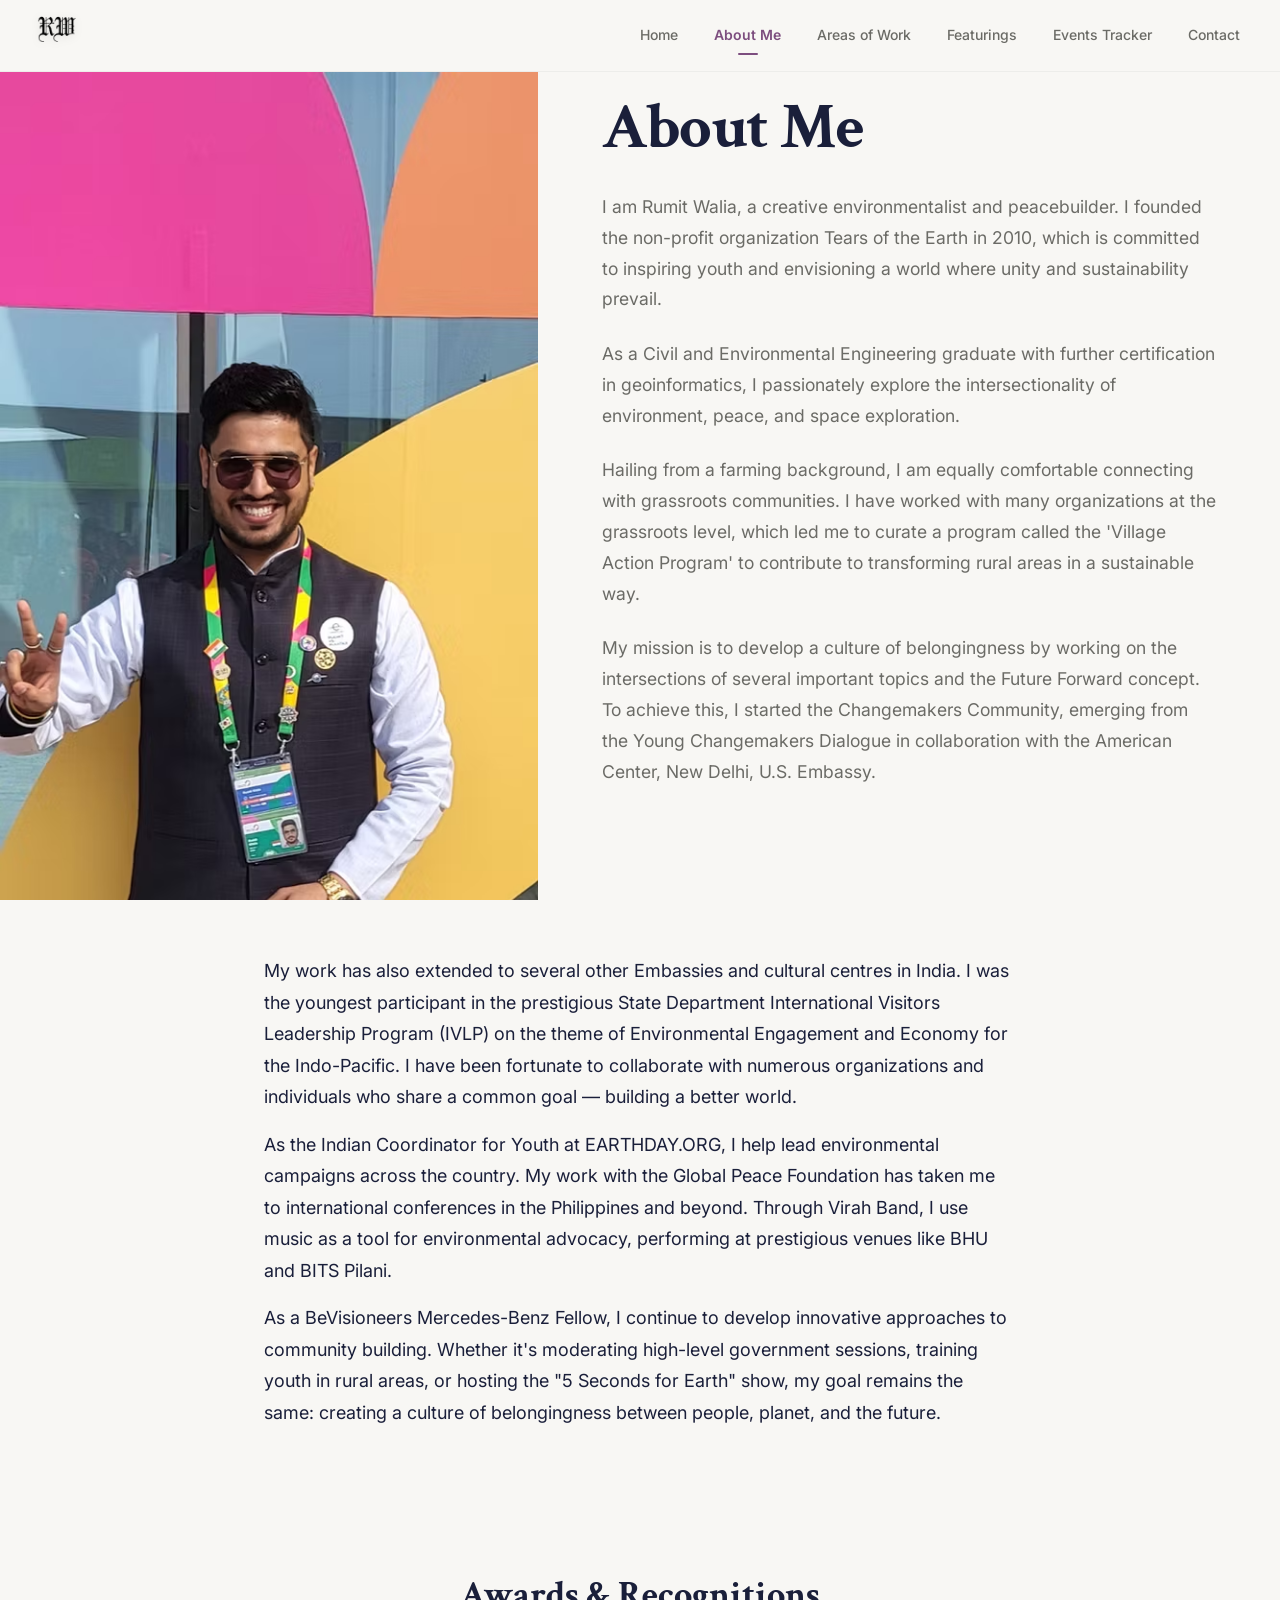
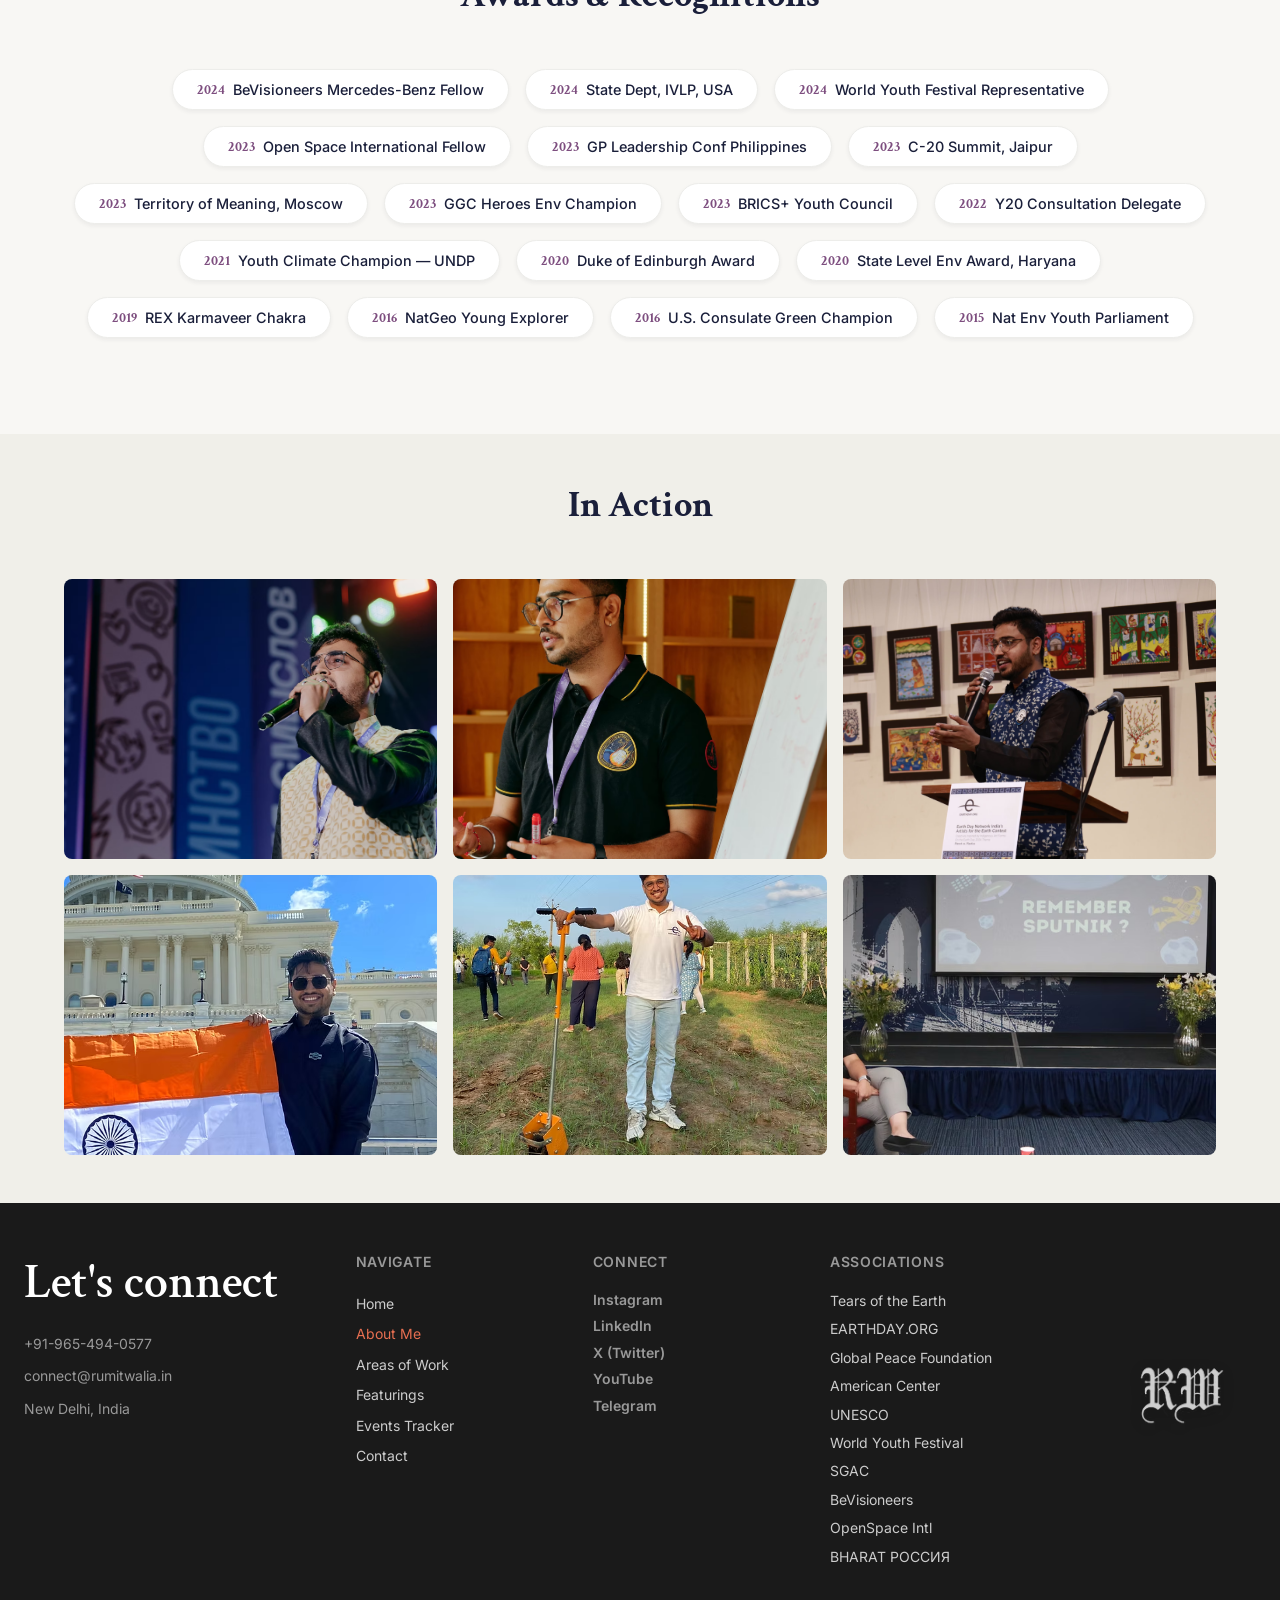
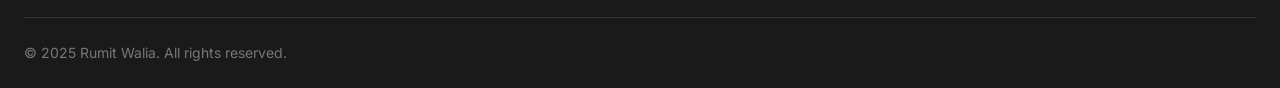
==== commit d173884c: "fi" ====
--- a/about.html
+++ b/about.html
@@ -5,12 +5,9 @@
   <meta name="viewport" content="width=device-width, initial-scale=1.0">
   <title>About Me — Rumit Walia</title>
   <meta name="description" content="Learn about Rumit Walia — Founder of Tears of the Earth, Civil Engineer, and Peacebuilder.">
-  
-  <!-- Open Graph -->
   <meta property="og:title" content="About Rumit Walia — Creative Environmentalist">
   <meta property="og:description" content="Civil Engineer, Creative Environmentalist, and Peacebuilder dedicated to sustainable change.">
   <meta property="og:image" content="https://www.rumitwalia.in/assets/images/pomelli_bdna_image_0415 (17).png">
-  
   <link rel="icon" href="assets/images/logo.png" type="image/png">
   <link rel="apple-touch-icon" href="assets/images/logo.png">
   <link rel="preconnect" href="https://fonts.googleapis.com">
@@ -23,35 +20,9 @@
   <link rel="stylesheet" href="css/animations.css">
   <link rel="stylesheet" href="css/pages.css">
 </head>
-<body>
-  <header class="header">
-    <div class="header__inner">
-      <a href="index.html" class="header__logo" aria-label="Rumit Walia Home">
-        <img src="assets/images/logo.png" alt="RW Logo">
-      </a>
-      <nav class="nav">
-        <a href="index.html" class="nav__link">Home</a>
-        <a href="about.html" class="nav__link active">About Me</a>
-        <a href="areas-of-work.html" class="nav__link">Areas of Work</a>
-        <!-- <a href="mentions.html" class="nav__link">Mentions</a> -->
-        <a href="events-tracker.html" class="nav__link">Events Tracker</a>
-        <a href="contact.html" class="nav__link">Contact</a>
-      </nav>
-      <button class="nav-toggle" aria-label="Toggle menu"><span></span><span></span><span></span></button>
-    </div>
-  </header>
-  <div class="nav-backdrop"></div>
-  <nav class="nav-mobile">
-    <a href="index.html" class="nav__link">Home</a>
-    <a href="about.html" class="nav__link active">About Me</a>
-    <a href="areas-of-work.html" class="nav__link">Areas of Work</a>
-    <!-- <a href="mentions.html" class="nav__link">Mentions</a> -->
-    <a href="events-tracker.html" class="nav__link">Events Tracker</a>
-    <a href="contact.html" class="nav__link">Contact</a>
-  </nav>
-
+<body data-page="about">
+  <div id="site-header"></div>
   <main>
-    <!-- ABOUT — Image + Text Split (like original) -->
     <section>
       <div class="about-page-split">
         <div class="about-page-split__image-wrapper">
@@ -68,8 +39,6 @@
         </div>
       </div>
     </section>
-
-    <!-- EXTENDED BIO -->
     <section class="section">
       <div class="container container--narrow">
         <div class="prose reveal">
@@ -79,154 +48,50 @@
         </div>
       </div>
     </section>
-
-    <!-- AWARDS & RECOGNITIONS -->
     <section class="section about-awards">
       <div class="container">
         <div class="section__header">
           <h2 class="section__title reveal" style="margin-bottom: var(--spacing-2xl);">Awards & Recognitions</h2>
         </div>
         <div class="awards-horizontal reveal">
-          <div class="award-pointer">
-            <span class="award-pointer__year">2024</span>
-            <span class="award-pointer__title">BeVisioneers Mercedes-Benz Fellow</span>
-          </div>
-          <div class="award-pointer">
-            <span class="award-pointer__year">2024</span>
-            <span class="award-pointer__title">State Dept, IVLP, USA</span>
-          </div>
-          <div class="award-pointer">
-            <span class="award-pointer__year">2024</span>
-            <span class="award-pointer__title">World Youth Festival Representative</span>
-          </div>
-          <div class="award-pointer">
-            <span class="award-pointer__year">2023</span>
-            <span class="award-pointer__title">Open Space International Fellow</span>
-          </div>
-          <div class="award-pointer">
-            <span class="award-pointer__year">2023</span>
-            <span class="award-pointer__title">GP Leadership Conf Philippines</span>
-          </div>
-          <div class="award-pointer">
-            <span class="award-pointer__year">2023</span>
-            <span class="award-pointer__title">C-20 Summit, Jaipur</span>
-          </div>
-          <div class="award-pointer">
-            <span class="award-pointer__year">2023</span>
-            <span class="award-pointer__title">Territory of Meaning, Moscow</span>
-          </div>
-          <div class="award-pointer">
-            <span class="award-pointer__year">2023</span>
-            <span class="award-pointer__title">GGC Heroes Env Champion</span>
-          </div>
-          <div class="award-pointer">
-            <span class="award-pointer__year">2023</span>
-            <span class="award-pointer__title">BRICS+ Youth Council</span>
-          </div>
-          <div class="award-pointer">
-            <span class="award-pointer__year">2022</span>
-            <span class="award-pointer__title">Y20 Consultation Delegate</span>
-          </div>
-          <div class="award-pointer">
-            <span class="award-pointer__year">2021</span>
-            <span class="award-pointer__title">Youth Climate Champion — UNDP</span>
-          </div>
-          <div class="award-pointer">
-            <span class="award-pointer__year">2020</span>
-            <span class="award-pointer__title">Duke of Edinburgh Award</span>
-          </div>
-          <div class="award-pointer">
-            <span class="award-pointer__year">2020</span>
-            <span class="award-pointer__title">State Level Env Award, Haryana</span>
-          </div>
-          <div class="award-pointer">
-            <span class="award-pointer__year">2019</span>
-            <span class="award-pointer__title">REX Karmaveer Chakra</span>
-          </div>
-          <div class="award-pointer">
-            <span class="award-pointer__year">2016</span>
-            <span class="award-pointer__title">NatGeo Young Explorer</span>
-          </div>
-          <div class="award-pointer">
-            <span class="award-pointer__year">2016</span>
-            <span class="award-pointer__title">U.S. Consulate Green Champion</span>
-          </div>
-          <div class="award-pointer">
-            <span class="award-pointer__year">2015</span>
-            <span class="award-pointer__title">Nat Env Youth Parliament</span>
-          </div>
+          <div class="award-pointer"><span class="award-pointer__year">2024</span><span class="award-pointer__title">BeVisioneers Mercedes-Benz Fellow</span></div>
+          <div class="award-pointer"><span class="award-pointer__year">2024</span><span class="award-pointer__title">State Dept, IVLP, USA</span></div>
+          <div class="award-pointer"><span class="award-pointer__year">2024</span><span class="award-pointer__title">World Youth Festival Representative</span></div>
+          <div class="award-pointer"><span class="award-pointer__year">2023</span><span class="award-pointer__title">Open Space International Fellow</span></div>
+          <div class="award-pointer"><span class="award-pointer__year">2023</span><span class="award-pointer__title">GP Leadership Conf Philippines</span></div>
+          <div class="award-pointer"><span class="award-pointer__year">2023</span><span class="award-pointer__title">C-20 Summit, Jaipur</span></div>
+          <div class="award-pointer"><span class="award-pointer__year">2023</span><span class="award-pointer__title">Territory of Meaning, Moscow</span></div>
+          <div class="award-pointer"><span class="award-pointer__year">2023</span><span class="award-pointer__title">GGC Heroes Env Champion</span></div>
+          <div class="award-pointer"><span class="award-pointer__year">2023</span><span class="award-pointer__title">BRICS+ Youth Council</span></div>
+          <div class="award-pointer"><span class="award-pointer__year">2022</span><span class="award-pointer__title">Y20 Consultation Delegate</span></div>
+          <div class="award-pointer"><span class="award-pointer__year">2021</span><span class="award-pointer__title">Youth Climate Champion — UNDP</span></div>
+          <div class="award-pointer"><span class="award-pointer__year">2020</span><span class="award-pointer__title">Duke of Edinburgh Award</span></div>
+          <div class="award-pointer"><span class="award-pointer__year">2020</span><span class="award-pointer__title">State Level Env Award, Haryana</span></div>
+          <div class="award-pointer"><span class="award-pointer__year">2019</span><span class="award-pointer__title">REX Karmaveer Chakra</span></div>
+          <div class="award-pointer"><span class="award-pointer__year">2016</span><span class="award-pointer__title">NatGeo Young Explorer</span></div>
+          <div class="award-pointer"><span class="award-pointer__year">2016</span><span class="award-pointer__title">U.S. Consulate Green Champion</span></div>
+          <div class="award-pointer"><span class="award-pointer__year">2015</span><span class="award-pointer__title">Nat Env Youth Parliament</span></div>
         </div>
       </div>
     </section>
-
-    <!-- PHOTO GALLERY -->
     <section class="section" style="background: var(--color-bg-alt);">
       <div class="container">
         <div class="section__header">
           <h2 class="section__title reveal">In Action</h2>
         </div>
         <div class="about-gallery__grid reveal">
-          <div class="about-gallery__item">
-            <img src="assets/images/pomelli_bdna_image_0415 (3).png" alt="Rumit performing at Territory of Meaning, Moscow">
-          </div>
-          <div class="about-gallery__item">
-            <img src="assets/images/pomelli_bdna_image_0415 (6).png" alt="Rumit teaching at a whiteboard — space exploration workshop">
-          </div>
-          <div class="about-gallery__item">
-            <img src="assets/images/pomelli_bdna_image_0415 (10).png" alt="Rumit at Earth Day event">
-          </div>
-          <div class="about-gallery__item">
-            <img src="assets/images/pomelli_bdna_image_0415 (18).png" alt="Rumit holding Indian flag at US Capitol">
-          </div>
-          <div class="about-gallery__item">
-            <img src="assets/images/pomelli_bdna_image_0415 (16).png" alt="Rumit in the field — environmental work">
-          </div>
-          <div class="about-gallery__item">
-            <img src="assets/images/pomelli_bdna_image_0415 (15).png" alt="Space exploration dialogue at American Center">
-          </div>
+          <div class="about-gallery__item"><img src="assets/images/pomelli_bdna_image_0415 (3).png" alt="Rumit performing at Territory of Meaning, Moscow"></div>
+          <div class="about-gallery__item"><img src="assets/images/pomelli_bdna_image_0415 (6).png" alt="Rumit teaching at a whiteboard — space exploration workshop"></div>
+          <div class="about-gallery__item"><img src="assets/images/pomelli_bdna_image_0415 (10).png" alt="Rumit at Earth Day event"></div>
+          <div class="about-gallery__item"><img src="assets/images/pomelli_bdna_image_0415 (18).png" alt="Rumit holding Indian flag at US Capitol"></div>
+          <div class="about-gallery__item"><img src="assets/images/pomelli_bdna_image_0415 (16).png" alt="Rumit in the field — environmental work"></div>
+          <div class="about-gallery__item"><img src="assets/images/pomelli_bdna_image_0415 (15).png" alt="Space exploration dialogue at American Center"></div>
         </div>
       </div>
     </section>
   </main>
-
-  <!-- FOOTER -->
-  <footer class="footer">
-    <div class="footer__inner">
-      <div class="footer__grid">
-        <div>
-          <h3 class="footer__title">Let's connect</h3>
-          <p class="footer__text" style="margin-bottom: var(--spacing-md);">+91-965-494-0577</p>
-          <p class="footer__text">connect@rumitwalia.in</p>
-          <p class="footer__text" style="margin-top: var(--spacing-md);">New Delhi, India</p>
-        </div>
-        <div>
-          <h4 class="footer__heading">Navigate</h4>
-          <a href="index.html" class="footer__link">Home</a>
-          <a href="about.html" class="footer__link" style="color: var(--color-coral);">About Me</a>
-          <a href="areas-of-work.html" class="footer__link">Areas of Work</a>
-          <!-- <a href="mentions.html" class="footer__link">Mentions</a> -->
-          <a href="events-tracker.html" class="footer__link">Events Tracker</a>
-          <a href="contact.html" class="footer__link">Contact</a>
-        </div>
-        <div>
-          <h4 class="footer__heading">Connect</h4>
-          <div class="footer__social" style="flex-direction: column; gap: var(--spacing-xs);">
-            <a href="https://www.instagram.com/rumitwalia" target="_blank" rel="noopener">Instagram</a>
-            <a href="https://www.linkedin.com/in/rumitwalia" target="_blank" rel="noopener">LinkedIn</a>
-            <a href="https://x.com/rumitwalia" target="_blank" rel="noopener">X (Twitter)</a>
-            <a href="https://www.youtube.com/@rumitwalia" target="_blank" rel="noopener">YouTube</a>
-          </div>
-        </div>
-        <div style="display:flex; align-items:center; justify-content:center;">
-          <img src="assets/images/logo.png" alt="RW Logo" class="footer__logo-large">
-        </div>
-      </div>
-      <div class="footer__bottom">
-        <span>&copy; 2024 Rumit Walia. All rights reserved.</span>
-      </div>
-    </div>
-  </footer>
-
+  <div id="site-footer"></div>
+  <script src="js/components.js"></script>
   <script src="js/data.js"></script>
   <script src="js/main.js"></script>
   <script src="js/animations.js"></script>
--- a/css/components.css
+++ b/css/components.css
@@ -330,14 +330,14 @@
 }
 
 .header__logo img {
-  height: 48px;
+  height: 64px;
   width: auto;
   filter: drop-shadow(0 2px 4px rgba(0,0,0,0.1));
   transition: height var(--duration-base) var(--ease-out);
 }
 
 .header.scrolled .header__logo img {
-  height: 40px;
+  height: 52px;
 }
 
 .header__logo-mark {
@@ -775,19 +775,21 @@
   transform: translateY(-50%);
   display: flex;
   flex-direction: column;
-  gap: 2px;
+  gap: 4px;
   z-index: var(--z-sticky);
+  padding-left: 2px;
 }
 
 .social-bar__link {
   display: flex;
   align-items: center;
   justify-content: center;
-  width: 44px;
-  height: 44px;
+  width: 36px;
+  height: 36px;
+  border-radius: 50%;
   background-color: var(--color-navy);
   color: var(--color-white);
-  font-size: 1.1rem;
+  font-size: 1rem;
   transition: all var(--duration-fast) var(--ease-out);
   text-decoration: none;
 }
@@ -798,43 +800,14 @@
 }
 
 .social-bar__link svg {
-  width: 20px;
-  height: 20px;
+  width: 16px;
+  height: 16px;
   fill: currentColor;
 }
 
 @media (max-width: 768px) {
   .social-bar {
-    position: fixed;
-    bottom: 0;
-    left: 0;
-    top: auto;
-    width: 100%;
-    flex-direction: row;
-    transform: none;
-    background: var(--color-navy);
-    box-shadow: 0 -2px 10px rgba(0,0,0,0.1);
-  }
-  .social-bar__link {
-    flex: 1;
-    height: 50px;
-    border-right: 1px solid rgba(255,255,255,0.05);
-  }
-  .social-bar__link:last-child {
-    border-right: none;
-  }
-}
-    transform: none;
-    top: auto;
-    left: auto;
-    gap: var(--spacing-sm);
-    padding: var(--spacing-md) 0;
-  }
-
-  .social-bar__link {
-    border-radius: 50%;
-    width: 40px;
-    height: 40px;
+    display: none !important;
   }
 }
 
@@ -853,7 +826,6 @@
   display: flex;
   align-items: center;
   padding: var(--spacing-4xl) 0;
-  margin-top: var(--header-height);
   position: relative;
   overflow: hidden;
 }
--- a/css/pages.css
+++ b/css/pages.css
@@ -39,6 +39,7 @@
   position: relative;
   background-color: #c9c9c4;
   overflow: hidden;
+  padding-top: var(--header-height);
 }
 
 .home-hero .hero__bg {
@@ -73,9 +74,19 @@
   animation: fadeInUp 0.8s var(--ease-out) 0.8s forwards;
 }
 
-.home-hero .hero__actions {
+.home-hero .hero__keywords {
+  font-family: var(--font-body);
+  font-size: var(--fs-small);
+  font-weight: var(--fw-medium);
+  color: var(--color-text-secondary);
+  letter-spacing: var(--ls-wider);
+  margin-top: var(--spacing-xs);
   opacity: 0;
-  animation: fadeInUp 0.8s var(--ease-out) 1s forwards;
+  animation: fadeInUp 0.8s var(--ease-out) 0.8s forwards;
+}
+
+.home-hero .hero__bottom {
+  padding-bottom: var(--spacing-2xl);
 }
 
 .home-hero .hero__portrait {
@@ -110,18 +121,37 @@
   .home-hero {
     min-height: auto;
     padding-top: calc(var(--header-height) + var(--spacing-4xl));
-    padding-bottom: var(--spacing-3xl);
+    padding-bottom: 0;
+    flex-direction: column;
+    justify-content: flex-start;
+  }
+  .home-hero .container {
+    width: 100%;
+    display: flex;
+    flex-direction: column;
+    align-items: center;
+    text-align: center;
+    padding-bottom: var(--spacing-lg);
+  }
+  .home-hero .hero__bottom {
+    position: relative;
+    text-align: center;
+    padding-bottom: var(--spacing-lg);
+  }
+  .home-hero .hero__pills {
+    justify-content: center;
   }
   .home-hero .hero__portrait {
     position: relative;
-    height: auto;
-    max-height: 450px;
+    height: 400px;
     width: 100%;
-    right: 0;
+    right: auto;
+    bottom: auto;
     opacity: 1;
-    object-position: center bottom;
-    margin-top: var(--spacing-2xl);
-    pointer-events: auto;
+    object-fit: cover;
+    object-position: 85% top;
+    margin-top: 0;
+    pointer-events: none;
   }
 }
 
@@ -225,10 +255,87 @@
   }
 }
 
-/* ── Work areas grid ───────────────────────────────────────────────────── */
-
-.home-work .grid {
-  gap: var(--spacing-lg);
+/* ── Work area parallax strips ─────────────────────────────────────────── */
+
+.work-strips {
+  width: 100%;
+}
+
+.work-strip {
+  position: relative;
+  display: flex;
+  align-items: center;
+  width: 100%;
+  height: 70vh;
+  min-height: 450px;
+  overflow: hidden;
+  text-decoration: none;
+  cursor: pointer;
+
+  /* Background image — set via inline style per strip */
+  background-size: cover;
+  background-position: center;
+  background-repeat: no-repeat;
+  background-attachment: fixed;
+}
+
+/* Subtle uniform dark overlay */
+.work-strip::after {
+  content: '';
+  position: absolute;
+  inset: 0;
+  background: rgba(0, 0, 0, 0.25);
+  z-index: 1;
+  pointer-events: none;
+  transition: background 0.5s var(--ease-out);
+}
+
+.work-strip:hover::after {
+  background: rgba(0, 0, 0, 0.35);
+}
+
+.work-strip__title {
+  position: relative;
+  z-index: 2;
+  font-family: var(--font-display);
+  font-size: clamp(4rem, 10vw, 8rem);
+  font-weight: var(--fw-bold);
+  color: var(--color-white);
+  line-height: 1;
+  margin: 0;
+  transition: transform 0.5s var(--ease-out), opacity 0.5s var(--ease-out);
+}
+
+.work-strip:hover .work-strip__title {
+  transform: scale(1.03);
+}
+
+.work-strip__title--left {
+  padding-left: var(--spacing-3xl);
+  margin-right: auto;
+}
+
+.work-strip__title--right {
+  padding-right: var(--spacing-3xl);
+  margin-left: auto;
+}
+
+/* Mobile: background-attachment:fixed doesn't work well on iOS */
+@media (max-width: 768px) {
+  .work-strip {
+    height: 50vh;
+    min-height: 300px;
+    background-attachment: scroll;
+  }
+  .work-strip__title {
+    font-size: clamp(2.5rem, 12vw, 4rem);
+  }
+  .work-strip__title--left {
+    padding-left: var(--spacing-xl);
+  }
+  .work-strip__title--right {
+    padding-right: var(--spacing-xl);
+  }
 }
 
 /* ── About Page ────────────────────────────────────────────────────────── */
@@ -890,40 +997,6 @@
     gap: var(--spacing-md) !important;
   }
 }
-  text-transform: uppercase;
-  letter-spacing: var(--ls-wider);
-  color: var(--color-text-tertiary);
-  margin-bottom: 2px;
-}
-
-.contact-info__value {
-  font-size: var(--fs-body);
-  color: var(--color-navy);
-}
-
-.contact-info__value a {
-  color: var(--color-teal);
-  text-decoration: none;
-}
-
-.contact-info__value a:hover {
-  text-decoration: underline;
-}
-
-.contact-map {
-  width: 100%;
-  height: 300px;
-  border-radius: var(--radius-lg);
-  overflow: hidden;
-  border: 1px solid var(--color-border-light);
-  margin-top: var(--spacing-xl);
-}
-
-.contact-map iframe {
-  width: 100%;
-  height: 100%;
-  border: none;
-}
 
 /* ── Footer — Dark theme matching original ────────────────────────────── */
 
@@ -1036,3 +1109,363 @@
     grid-template-columns: 1fr;
   }
 }
+
+/* ── Blogs Page ───────────────────────────────────────────────────────── */
+
+.blogs-toolbar {
+  display: flex;
+  flex-wrap: wrap;
+  gap: var(--spacing-md);
+  align-items: center;
+  margin-bottom: var(--spacing-2xl);
+}
+
+.blogs-search {
+  position: relative;
+  flex: 1;
+  min-width: 240px;
+}
+
+.blogs-search__input {
+  width: 100%;
+  padding: var(--spacing-sm) var(--spacing-lg) var(--spacing-sm) 2.75rem;
+  border: 1.5px solid var(--color-border);
+  border-radius: var(--radius-full);
+  font-size: var(--fs-body);
+  font-family: var(--font-body);
+  background: var(--color-bg-card);
+  color: var(--color-text);
+  transition: border-color var(--duration-fast), box-shadow var(--duration-fast);
+}
+
+.blogs-search__input:focus {
+  outline: none;
+  border-color: var(--color-plum);
+  box-shadow: 0 0 0 3px rgba(125, 78, 127, 0.1);
+}
+
+.blogs-search__icon {
+  position: absolute;
+  left: var(--spacing-md);
+  top: 50%;
+  transform: translateY(-50%);
+  width: 18px;
+  height: 18px;
+  color: var(--color-text-tertiary);
+  pointer-events: none;
+}
+
+.blogs-filters {
+  display: flex;
+  flex-wrap: wrap;
+  gap: var(--spacing-xs);
+}
+
+.blogs-filter__btn {
+  padding: var(--spacing-xs) var(--spacing-md);
+  border: 1.5px solid var(--color-border);
+  border-radius: var(--radius-full);
+  font-size: var(--fs-small);
+  font-weight: var(--fw-medium);
+  color: var(--color-text-secondary);
+  cursor: pointer;
+  transition: all var(--duration-fast) var(--ease-out);
+  background: none;
+  font-family: var(--font-body);
+}
+
+.blogs-filter__btn:hover,
+.blogs-filter__btn.active {
+  border-color: var(--color-plum);
+  color: var(--color-plum);
+  background-color: rgba(125, 78, 127, 0.06);
+}
+
+.blogs-grid {
+  display: grid;
+  grid-template-columns: repeat(auto-fill, minmax(340px, 1fr));
+  gap: var(--spacing-lg);
+}
+
+.blog-card {
+  display: flex;
+  flex-direction: column;
+  text-decoration: none;
+  background: var(--color-bg-card);
+  border-radius: var(--radius-lg);
+  overflow: hidden;
+  box-shadow: var(--shadow-sm);
+  border: 1px solid var(--color-border-light);
+  padding: var(--spacing-lg);
+  transition: transform var(--duration-base) var(--ease-out),
+              box-shadow var(--duration-base) var(--ease-out);
+}
+
+.blog-card:hover {
+  transform: translateY(-4px);
+  box-shadow: var(--shadow-lg);
+}
+
+.blog-card__header {
+  display: flex;
+  justify-content: space-between;
+  align-items: center;
+  margin-bottom: var(--spacing-md);
+}
+
+.blog-card__category {
+  display: inline-block;
+  font-size: var(--fs-label);
+  font-weight: var(--fw-semibold);
+  text-transform: uppercase;
+  letter-spacing: var(--ls-wider);
+  color: var(--color-teal);
+  background: rgba(42, 157, 143, 0.08);
+  padding: 2px var(--spacing-sm);
+  border-radius: var(--radius-full);
+}
+
+.blog-card__date {
+  font-size: var(--fs-label);
+  color: var(--color-text-tertiary);
+}
+
+.blog-card__title {
+  font-family: var(--font-display);
+  font-size: var(--fs-h2);
+  font-weight: var(--fw-bold);
+  color: var(--color-navy);
+  margin-bottom: var(--spacing-sm);
+  line-height: var(--lh-snug);
+}
+
+.blog-card__excerpt {
+  color: var(--color-text-secondary);
+  line-height: var(--lh-relaxed);
+  margin-bottom: var(--spacing-md);
+  flex: 1;
+}
+
+.blog-card__cta {
+  font-size: var(--fs-small);
+  font-weight: var(--fw-semibold);
+  color: var(--color-plum);
+  transition: color var(--duration-fast);
+}
+
+.blog-card:hover .blog-card__cta {
+  color: var(--color-plum-dark);
+}
+
+.blogs-empty {
+  text-align: center;
+  padding: var(--spacing-4xl) var(--spacing-lg);
+  color: var(--color-text-tertiary);
+  font-size: var(--fs-h3);
+  font-family: var(--font-display);
+}
+
+@media (max-width: 480px) {
+  .blogs-grid {
+    grid-template-columns: 1fr;
+  }
+  .blogs-toolbar {
+    flex-direction: column;
+    align-items: stretch;
+  }
+}
+
+/* ── Mention card meta ────────────────────────────────────────────────── */
+
+.mention-card__meta {
+  display: flex;
+  justify-content: space-between;
+  align-items: center;
+  margin-bottom: var(--spacing-sm);
+}
+
+.mention-card__category {
+  font-size: var(--fs-label);
+  font-weight: var(--fw-semibold);
+  text-transform: uppercase;
+  letter-spacing: var(--ls-wider);
+}
+
+/* ── Events empty/note states ─────────────────────────────────────────── */
+
+.events-note {
+  font-size: var(--fs-small);
+  color: var(--color-text-tertiary);
+  font-style: italic;
+  margin-bottom: var(--spacing-md);
+  padding: var(--spacing-sm) 0;
+}
+
+.events-empty {
+  text-align: center;
+  padding: var(--spacing-lg);
+  color: var(--color-text-tertiary);
+  font-style: italic;
+}
+
+/* ── Collaboration Logo Cards ─────────────────────────────────────────── */
+
+.collab-logos-grid {
+  display: grid;
+  grid-template-columns: repeat(5, 1fr);
+  gap: var(--spacing-lg);
+}
+
+.collab-logo-card {
+  display: flex;
+  flex-direction: column;
+  align-items: center;
+  gap: var(--spacing-sm);
+  padding: var(--spacing-lg) var(--spacing-md);
+  background: var(--color-bg-card);
+  border-radius: var(--radius-lg);
+  border: 1px solid var(--color-border-light);
+  box-shadow: var(--shadow-xs);
+  transition: transform var(--duration-base) var(--ease-out),
+              box-shadow var(--duration-base) var(--ease-out);
+  cursor: default;
+  text-align: center;
+}
+
+.collab-logo-card:hover {
+  transform: translateY(-4px);
+  box-shadow: var(--shadow-md);
+}
+
+.collab-logo-card__icon {
+  width: 64px;
+  height: 64px;
+  border-radius: var(--radius-lg);
+  display: flex;
+  align-items: center;
+  justify-content: center;
+  font-size: 1.75rem;
+  color: white;
+  flex-shrink: 0;
+}
+
+.collab-logo-card__name {
+  font-size: var(--fs-small);
+  font-weight: var(--fw-semibold);
+  color: var(--color-navy);
+  line-height: var(--lh-tight);
+}
+
+@media (max-width: 1024px) {
+  .collab-logos-grid {
+    grid-template-columns: repeat(4, 1fr);
+  }
+}
+
+@media (max-width: 768px) {
+  .collab-logos-grid {
+    grid-template-columns: repeat(3, 1fr);
+    gap: var(--spacing-md);
+  }
+}
+
+@media (max-width: 480px) {
+  .collab-logos-grid {
+    grid-template-columns: repeat(2, 1fr);
+    gap: var(--spacing-sm);
+  }
+  .collab-logo-card {
+    padding: var(--spacing-md) var(--spacing-sm);
+  }
+  .collab-logo-card__icon {
+    width: 48px;
+    height: 48px;
+    font-size: 1.25rem;
+  }
+}
+
+/* ── Featurings Page ──────────────────────────────────────────────────── */
+
+.featurings-tabs {
+  display: flex;
+  flex-wrap: wrap;
+  gap: var(--spacing-sm);
+  justify-content: center;
+  margin-bottom: var(--spacing-2xl);
+}
+
+.featurings-tab {
+  padding: var(--spacing-sm) var(--spacing-xl);
+  border: 2px solid var(--color-border);
+  border-radius: var(--radius-full);
+  font-size: var(--fs-body);
+  font-weight: var(--fw-semibold);
+  font-family: var(--font-body);
+  color: var(--color-text-secondary);
+  cursor: pointer;
+  transition: all var(--duration-fast) var(--ease-out);
+  background: none;
+}
+
+.featurings-tab:hover,
+.featurings-tab.active {
+  border-color: var(--color-plum);
+  color: var(--color-white);
+  background: var(--color-plum);
+}
+
+.featurings-section {
+  margin-bottom: var(--spacing-3xl);
+}
+
+.featurings-section__title {
+  font-family: var(--font-display);
+  font-size: var(--fs-h1);
+  font-weight: var(--fw-bold);
+  color: var(--color-navy);
+  margin-bottom: var(--spacing-xl);
+  display: flex;
+  align-items: center;
+  gap: var(--spacing-sm);
+}
+
+.featurings-section__icon {
+  font-size: 1.5rem;
+}
+
+/* ── Footer Associations ──────────────────────────────────────────────── */
+
+.footer__associations {
+  display: flex;
+  flex-direction: column;
+  gap: var(--spacing-xs);
+}
+
+.footer__assoc-item {
+  font-size: var(--fs-small);
+  color: #cccccc;
+  padding: 1px 0;
+  line-height: var(--lh-normal);
+}
+
+.footer__grid--5col {
+  grid-template-columns: 1.5fr 1fr 1fr 1.2fr 0.8fr;
+}
+
+@media (max-width: 1024px) {
+  .footer__grid--5col {
+    grid-template-columns: 1fr 1fr 1fr;
+  }
+}
+
+@media (max-width: 768px) {
+  .footer__grid--5col {
+    grid-template-columns: 1fr 1fr;
+  }
+}
+
+@media (max-width: 480px) {
+  .footer__grid--5col {
+    grid-template-columns: 1fr;
+  }
+}
